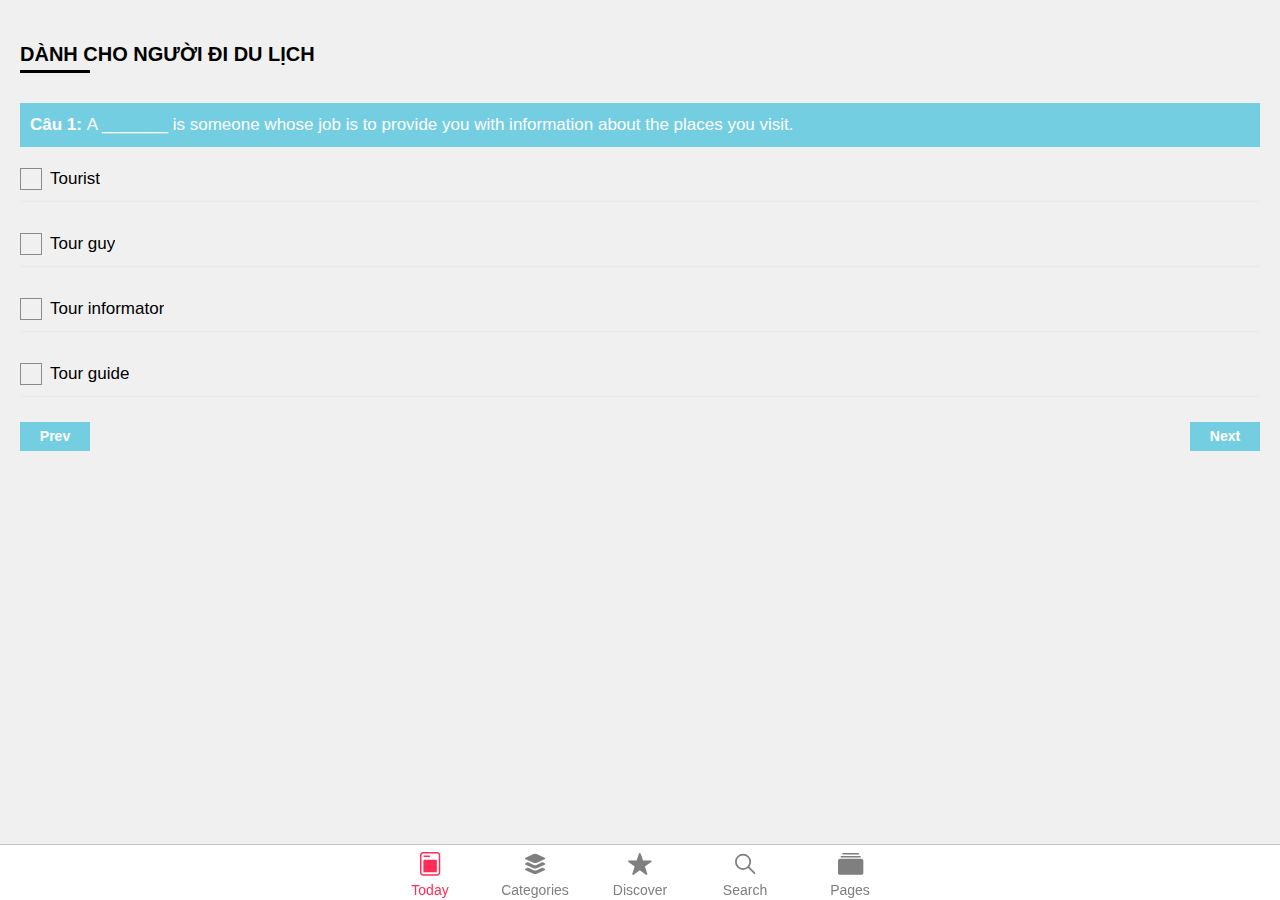
==== index.html @ eed4b131 "Thu 11/22/2018 16:43:04.96" ====
<!DOCTYPE html><html><head><meta charset="utf-8"><meta name="viewport" content="width=device-width,initial-scale=1,maximum-scale=1,minimum-scale=1,user-scalable=no,minimal-ui,viewport-fit=cover"><meta name="apple-mobile-web-app-capable" content="yes"><title>Thi thử Online</title><link rel="stylesheet" href="css/framework7.ios.min.css"><link rel="stylesheet" href="css/ionicons.css"><link rel="stylesheet" href="css/style.css"><link rel="stylesheet" href="css/custom_style.css"></head><body class="color-theme-pink" style="background-color: #f0f0f0"><div id="app"><div class="views tabs"><div id="view-today" class="view view-main tab tab-active"><div data-name="home" class="page no-navbar"><div class="page-content ptr-content infinite-scroll-content" data-infinite-distance="70"><div class="ptr-preloader"><div class="preloader"></div><div class="ptr-arrow"></div></div><div class="block" id="today-content"><div class="title-container"><h2 class="style-title text-uppercase position-relative">Dành cho người đi du lịch</h2></div><form class="list form-store-data margin-tb-0 margin-b-50" id="demo-form"><div class="item-inner-1"><div class="block-question"><strong>Câu 1: </strong>A _______ is someone whose job is to provide you with information about the places you visit.</div><div class="row list-col"><div class="number-col"><label class="item-radio item-content position-relative"><input type="radio" name="radio1"> <i class="icon icon-radio"></i><div class="item-inner"><div class="item-title fs-14">Tourist</div></div></label></div><div class="number-col"><label class="item-radio item-content position-relative"><input type="radio" name="radio1"> <i class="icon icon-radio"></i><div class="item-inner"><div class="item-title fs-14">Tour guy</div></div></label></div><div class="number-col"><label class="item-radio item-content position-relative"><input type="radio" name="radio1"> <i class="icon icon-radio"></i><div class="item-inner"><div class="item-title fs-14">Tour informator</div></div></label></div><div class="number-col"><label class="item-radio item-content position-relative"><input type="radio" name="radio1"> <i class="icon icon-radio"></i><div class="item-inner"><div class="item-title fs-14">Tour guide</div></div></label></div></div></div><div class="row"><div class="col-50"><div><button class="col button button-fill color-pink style-bt">Prev</button></div></div><div class="col-50"><div class="float-right"><button class="col button button-fill color-pink style-bt">Next</button></div></div></div></form></div></div></div></div><div id="view-categories" class="view tab"><div data-name="categories" class="page no-navbar"><div class="page-content"><div class="block"><div class="title-container"><h1>Categories</h1></div><div class="categories-container"><a href="/category/"><div class="category card" style="background-image: url('img/categories/sports.jpg'); box-shadow: 0px 15px 20px -10px rgba(252, 186, 47, 0.5)"><h2>Sports</h2></div></a><a href="/category/"><div class="category card" style="background-image: url('img/categories/travel.jpg'); box-shadow: 0px 15px 20px -10px rgba(128, 213, 250, 0.5)"><h2>Travel</h2></div></a><a href="/category/"><div class="category card" style="background-image: url('img/categories/music.jpg'); box-shadow: 0px 15px 20px -10px rgba(231, 0, 70, 0.5)"><h2>Music</h2></div></a><a href="/category/"><div class="category card" style="background-image: url('img/categories/gaming.jpg'); box-shadow: 0px 15px 20px -10px rgba(37, 57, 155, 0.5)"><h2>Gaming</h2></div></a><a href="/category/"><div class="category card" style="background-image: url('img/categories/photography.jpg'); box-shadow: 0px 15px 20px -10px rgba(37, 227, 154, 0.5)"><h2>Photo</h2></div></a><a href="/category/"><div class="category card" style="background-image: url('img/categories/food.jpg'); box-shadow: 0px 15px 20px -10px rgba(255, 128, 169, 0.5)"><h2>Food</h2></div></a></div><div class="title-container"><span class="title-date">Recent posts</span><div class="title-with-link"><h1>Sports</h1><a href="/category/" class="col button button-small button-round button-fill">See All</a></div></div><div class="two-columns-cards"><a href="/single/"><div class="card"><img class="card-image" src="img/thumb-4.jpg" alt=""><div class="card-infos"><h2 class="card-title">Nadal Wins at Roland Garros</h2></div></div></a><a href="/single/"><div class="card"><img class="card-image" src="img/thumb-8.jpg" alt=""><div class="card-infos"><h2 class="card-title">Moto-Cross: The Champions Made the Show</h2></div></div></a><a href="/single/"><div class="card"><img class="card-image" src="img/thumb-17.jpg" alt=""><div class="card-infos"><h2 class="card-title">Will Conor Return to the UFC Octagon?</h2></div></div></a><a href="/single/"><div class="card"><img class="card-image" src="img/thumb-18.jpg" alt=""><div class="card-infos"><h2 class="card-title">Anna Gasser's Snowboard Win</h2></div></div></a></div><div class="title-container"><span class="title-date">Recent posts</span><div class="title-with-link"><h1>Lifestyle</h1><a href="/category/" class="col button button-small button-round button-fill">See All</a></div></div><div class="two-columns-cards"><a href="/single/"><div class="card"><img class="card-image" src="img/thumb-9.jpg" alt=""><div class="card-infos"><h2 class="card-title">The Best Exotic Destinations</h2></div></div></a><a href="/single/"><div class="card"><img class="card-image" src="img/thumb-6.jpg" alt=""><div class="card-infos"><h2 class="card-title">Top Sunglasses Models for This Summer</h2></div></div></a><a href="/single/"><div class="card"><img class="card-image" src="img/thumb-38.jpg" alt=""><div class="card-infos"><h2 class="card-title">Join the Paris Body Painting Contest</h2></div></div></a><a href="/single/"><div class="card"><img class="card-image" src="img/thumb-39.jpg" alt=""><div class="card-infos"><h2 class="card-title">Nicki Minaj in Featuring with Drake!</h2></div></div></a></div></div></div></div></div><div id="view-discover" class="view tab"><div data-name="discover" class="page no-navbar"><div class="page-content"><div class="discover-gradient"><svg viewBox="0 0 100 100" preserveAspectRatio="none"><polygon fill="white" points="0,100 100,0 100,100"/></svg></div><div class="block"><div class="title-container white"><span class="title-date">This Week</span><div class="title-with-link"><h1>Discover</h1><i class="icon ion-ios-star"></i></div></div></div><div id="discover-swiper" class="swiper-container"><div class="swiper-wrapper"><div class="swiper-slide"><a href="#" data-href="/single/"><div class="card"><img class="card-image" src="img/thumb-36.jpg" alt=""><div class="card-infos"><h2 class="card-title">NASA Chooses Its Next Chief Scientist</h2></div></div></a></div><div class="swiper-slide"><a href="#" data-href="/single/"><div class="card"><img class="card-image" src="img/thumb-19.jpg" alt=""><div class="card-infos"><h2 class="card-title">Jeffrey Campbell's New Shoes Models</h2></div></div></a></div><div class="swiper-slide"><a href="#" data-href="/single/"><div class="card"><img class="card-image" src="img/thumb-41.jpg" alt=""><div class="card-infos"><h2 class="card-title">The Best Models of Sunglasses to Go out This Summer</h2></div></div></a></div><div class="swiper-slide"><a href="#" data-href="/single/"><div class="card"><img class="card-image" src="img/thumb-37.jpg" alt=""><div class="card-infos"><h2 class="card-title">Soprano Announces His New Album</h2></div></div></a></div><div class="swiper-slide"><a href="#" data-href="/single/"><div class="card"><img class="card-image" src="img/thumb-40.jpg" alt=""><div class="card-infos"><h2 class="card-title">Will Conor Return to the UFC Octagon?</h2></div></div></a></div></div></div><div class="block"><div class="title-medium-container title-with-link"><h2>Popular Authors</h2><a href="/author-list/" class="col button button-small button-round button-fill">See All</a></div><ul class="popular-authors"><li><a href="/author/"><div class="author-image"><img src="img/authors/author-3.jpg" alt=""></div><div class="author-infos"><div class="author-name">Jess Roxana</div><div class="author-description">NBA & NFL Journalist</div></div><div class="author-star"><i class="icon ion-ios-star"></i></div></a></li><li><a href="/author/"><div class="author-image"><img src="img/authors/author-2.jpg" alt=""></div><div class="author-infos"><div class="author-name">Zorka Ivka</div><div class="author-description">Graphist and Webdesigner</div></div><div class="author-star"><i class="icon ion-ios-star"></i></div></a></li><li><a href="/author/"><div class="author-image"><img src="img/authors/author-1.jpg" alt=""></div><div class="author-infos"><div class="author-name">Camille Aline</div><div class="author-description">Fashion & Mode Worker</div></div><div class="author-star"><i class="icon ion-ios-star"></i></div></a></li></ul><div class="title-medium-container"><h2>The Fashion Week</h2></div></div><div id="discover-swiper2" class="swiper-container medium-card-slider style-2"><div class="swiper-wrapper"><div class="swiper-slide"><a href="#" data-href="/single/"><div class="card"><img class="card-image" src="img/thumb-20.jpg" alt=""></div><div class="card-infos"><h2 class="card-title">Best Clothes Showed on Fashion Week</h2></div></a></div><div class="swiper-slide"><a href="#" data-href="/single/"><div class="card"><img class="card-image" src="img/thumb-21.jpg" alt=""></div><div class="card-infos"><h2 class="card-title">What Future for Milan Fashion Week?</h2></div></a></div><div class="swiper-slide"><a href="#" data-href="/single/"><div class="card"><img class="card-image" src="img/thumb-22.jpg" alt=""></div><div class="card-infos"><h2 class="card-title">10 Unusual Jewels Spotted at Fashion Week</h2></div></a></div><div class="swiper-slide"><a href="#" data-href="/single/"><div class="card"><img class="card-image" src="img/thumb-23.jpg" alt=""></div><div class="card-infos"><h2 class="card-title">Monica Bellucci Will Be Present This Year</h2></div></a></div><div class="swiper-slide"><a href="#" data-href="/single/"><div class="card"><img class="card-image" src="img/thumb-24.jpg" alt=""></div><div class="card-infos"><h2 class="card-title">Milan Fashion Week: Giorgio Armani Show</h2></div></a></div></div></div><div class="block"><div class="title-medium-container title-with-link"><h2>In Lifestyle</h2><a href="/category/" class="col button button-small button-round button-fill">See All</a></div><ul class="list media-list post-list"><li><a href="/single/"><div class="item-content"><div class="item-media"><img src="img/thumb-25.jpg" alt=""></div><div class="item-inner"><div class="item-subtitle">Fashion</div><div class="item-title">The Best Diet for a Flatter Belly</div><div class="item-subtitle bottom-subtitle"><i class="icon ion-md-time"></i>2 hours ago</div></div></div></a></li><li><a href="/single/"><div class="item-content"><div class="item-media"><img src="img/thumb-26.jpg" alt=""></div><div class="item-inner"><div class="item-subtitle">Science</div><div class="item-title">Here Are the Five Best Fruits of the Summer</div><div class="item-subtitle bottom-subtitle"><i class="icon ion-md-time"></i>3 days ago</div></div></div></a></li><li><a href="/single/"><div class="item-content"><div class="item-media"><img src="img/thumb-27.jpg" alt=""></div><div class="item-inner"><div class="item-subtitle">Beatles</div><div class="item-title">Were Vegetables Better Before?</div><div class="item-subtitle bottom-subtitle"><i class="icon ion-md-time"></i>Last week</div></div></div></a></li></ul><div class="title-medium-container"><h2>Must See</h2></div></div><div id="discover-swiper3" class="swiper-container"><div class="swiper-wrapper"><div class="swiper-slide"><a href="#" data-href="/single/"><div class="card medium"><img class="card-image" src="img/thumb-28.jpg" alt=""><div class="card-infos"><div class="card-date"><i class="icon ion-md-time"></i>2 days ago</div><h2 class="card-title">Edmond at the Royal Palace Theatre</h2></div></div></a></div><div class="swiper-slide"><a href="#" data-href="/single/"><div class="card medium"><img class="card-image" src="img/thumb-42.jpg" alt=""><div class="card-infos"><div class="card-date"><i class="icon ion-md-time"></i>4 days ago</div><h2 class="card-title">Booba on Fire in His New Gotham Clip</h2></div></div></a></div><div class="swiper-slide"><a href="#" data-href="/single/"><div class="card medium"><img class="card-image" src="img/thumb-29.jpg" alt=""><div class="card-infos"><div class="card-date"><i class="icon ion-md-time"></i>3 weeks ago</div><h2 class="card-title">15 Cheap Outing Ideas in London</h2></div></div></a></div><div class="swiper-slide"><a href="#" data-href="/single/"><div class="card medium"><img class="card-image" src="img/thumb-30.jpg" alt=""><div class="card-infos"><div class="card-date"><i class="icon ion-md-time"></i>1 month ago</div><h2 class="card-title">Ariana Grande Announces a New Fragrance</h2></div></div></a></div></div></div><div class="block"><div class="title-medium-container"><h2>Popular Last Week</h2></div><ul class="list media-list post-list"><li><a href="/single/"><div class="item-content"><div class="item-media"><img src="img/thumb-31.jpg" alt=""></div><div class="item-inner"><div class="item-subtitle">Fashion</div><div class="item-title">The Crocodile, Man's Best Friend?</div><div class="item-subtitle bottom-subtitle"><i class="icon ion-md-time"></i>4 hours ago</div></div></div></a></li><li><a href="/single/"><div class="item-content"><div class="item-media"><img src="img/thumb-32.jpg" alt=""></div><div class="item-inner"><div class="item-subtitle">Science</div><div class="item-title">7 Accessories to Pack This Summer</div><div class="item-subtitle bottom-subtitle"><i class="icon ion-md-time"></i>6 days ago</div></div></div></a></li><li><a href="/single/"><div class="item-content"><div class="item-media"><img src="img/thumb-33.jpg" alt=""></div><div class="item-inner"><div class="item-subtitle">Beatles</div><div class="item-title">Mylene Farmer Will Unveil Her New Single on Friday</div><div class="item-subtitle bottom-subtitle"><i class="icon ion-md-time"></i>Last week</div></div></div></a></li><li><a href="/single/"><div class="item-content"><div class="item-media"><img src="img/thumb-34.jpg" alt=""></div><div class="item-inner"><div class="item-subtitle">Fashion</div><div class="item-title">Holidays Abroad: Leave Reassured!</div><div class="item-subtitle bottom-subtitle"><i class="icon ion-md-time"></i>Last month</div></div></div></a></li></ul></div></div></div></div><div id="view-search" class="view tab"><div data-name="search" class="page no-navbar"><div class="page-content page-search"><div class="searchbar-backdrop"></div><div class="block searchbar-container"><div class="title-container"><h1>Search</h1></div><form class="searchbar"><div class="searchbar-inner"><div class="searchbar-input-wrap"><input type="search" placeholder="Search"> <i class="searchbar-icon"></i> <span class="input-clear-button"></span></div><span class="searchbar-disable-button">Cancel</span></div></form></div><div class="block search-container"><div class="searchbar-hide-on-search"><h2>Popular Categories</h2><ul class="popular-tags"><li><a href="#" class="link"><span>Politics</span> <i class="icon ion-ios-arrow-forward"></i></a></li><li><a href="#" class="link"><span>Sports</span> <i class="icon ion-ios-arrow-forward"></i></a></li><li><a href="#" class="link"><span>Fashion</span> <i class="icon ion-ios-arrow-forward"></i></a></li><li><a href="#" class="link"><span>Animals</span> <i class="icon ion-ios-arrow-forward"></i></a></li><li><a href="#" class="link"><span>Travel</span> <i class="icon ion-ios-arrow-forward"></i></a></li><li><a href="#" class="link"><span>Movies</span> <i class="icon ion-ios-arrow-forward"></i></a></li></ul><h2>Popular Tags</h2><div class="list no-hairlines trending-search"><ul><li class="item-content"><div class="item-inner"><div class="item-title"><a href="#" class="link">Ronaldo</a></div></div></li><li class="item-content"><div class="item-inner"><div class="item-title"><a href="#" class="link">Lil Wayne</a></div></div></li><li class="item-content"><div class="item-inner"><div class="item-title"><a href="#" class="link">Football</a></div></div></li><li class="item-content"><div class="item-inner"><div class="item-title"><a href="#" class="link">Lebron James</a></div></div></li><li class="item-content"><div class="item-inner"><div class="item-title"><a href="#" class="link">NBA</a></div></div></li><li class="item-content"><div class="item-inner"><div class="item-title"><a href="#" class="link">US Elections</a></div></div></li></ul></div></div><div class="preloader search-preloader"></div><div class="search-results"><ul class="list media-list post-list"><li><a href="/single/"><div class="item-content"><div class="item-media"><img src="img/thumb-11.jpg" alt=""></div><div class="item-inner"><div class="item-subtitle">Fashion</div><div class="item-title">The 6th Edition of the Body Painting Contest</div><div class="item-subtitle bottom-subtitle"><img src="img/authors/author-7.jpg" alt="">Elena Anka</div></div></div></a></li><li><a href="/single/"><div class="item-content"><div class="item-media"><img src="img/thumb-12.jpg" alt=""></div><div class="item-inner"><div class="item-subtitle">Photography</div><div class="item-title">20 Photography Tips for Taking Pictures</div><div class="item-subtitle bottom-subtitle"><img src="img/authors/author-3.jpg" alt="">Jess Roxana</div></div></div></a></li><li><a href="/single/"><div class="item-content"><div class="item-media"><img src="img/thumb-13.jpg" alt=""></div><div class="item-inner"><div class="item-subtitle">Beatles</div><div class="item-title">Tottenham: NFL Turf Is in Place!</div><div class="item-subtitle bottom-subtitle"><img src="img/authors/author-1.jpg" alt="">Camille Aline</div></div></div></a></li><li><a href="/single/"><div class="item-content"><div class="item-media"><img src="img/thumb-31.jpg" alt=""></div><div class="item-inner"><div class="item-subtitle">Fashion</div><div class="item-title">The Crocodile, Man's Best Friend?</div><div class="item-subtitle bottom-subtitle"><img src="img/authors/author-7.jpg" alt="">Elena Anka</div></div></div></a></li><li><a href="/single/"><div class="item-content"><div class="item-media"><img src="img/thumb-32.jpg" alt=""></div><div class="item-inner"><div class="item-subtitle">Science</div><div class="item-title">7 Accessories to Pack This Summer</div><div class="item-subtitle bottom-subtitle"><img src="img/authors/author-3.jpg" alt="">Jess Roxana</div></div></div></a></li></ul></div></div></div></div></div><div id="view-pages" class="view tab"><div data-name="pages" class="page"><div class="navbar"><div class="navbar-inner sliding"><div class="title">Components</div></div></div><div class="page-content"><div class="block"><h2>Dark Mode</h2></div><div class="list pages-list"><ul><li><div class="item-link item-content item-button"><div class="item-media bg-color-black"><i class="icon ion-ios-moon text-color-orange"></i></div><div class="item-inner"><div class="item-title">Enable Dark Mode</div><label class="toggle toggle-init color-green toggle-theme"><input type="checkbox"> <span class="toggle-icon"></span></label></div></div></li></ul></div><div class="block"><h2>Color Themes</h2></div><div class="list pages-list"><ul><li><div class="item-content item-themes"><label class="radio color-white"><input type="radio" name="radio-color-theme" id="color-theme-red"> <i class="icon-radio bg-color-red"></i></label><label class="radio color-white"><input type="radio" name="radio-color-theme" id="color-theme-green"> <i class="icon-radio bg-color-green"></i></label><label class="radio color-white"><input type="radio" name="radio-color-theme" id="color-theme-blue"> <i class="icon-radio bg-color-blue"></i></label><label class="radio color-white"><input type="radio" name="radio-color-theme" id="color-theme-pink" checked> <i class="icon-radio bg-color-pink"></i></label><label class="radio color-white"><input type="radio" name="radio-color-theme" id="color-theme-yellow"> <i class="icon-radio bg-color-yellow"></i></label><label class="radio color-white"><input type="radio" name="radio-color-theme" id="color-theme-orange"> <i class="icon-radio bg-color-orange"></i></label><label class="radio color-white"><input type="radio" name="radio-color-theme" id="color-theme-gray"> <i class="icon-radio bg-color-gray"></i></label><label class="radio color-black"><input type="radio" name="radio-color-theme" id="color-theme-white"> <i class="icon-radio bg-color-white"></i></label><label class="radio color-white"><input type="radio" name="radio-color-theme" id="color-theme-black"> <i class="icon-radio bg-color-black"></i></label></div></li></ul></div><div class="block"><h2>Big Cards</h2></div><div class="list pages-list"><ul><li><a href="/cards/" class="item-link item-content"><div class="item-media"><i class="icon ion-md-image"></i></div><div class="item-inner"><div class="item-title">Cards</div></div></a></li><li><a href="/cards-author-comments/" class="item-link item-content"><div class="item-media"><i class="icon ion-md-image"></i></div><div class="item-inner"><div class="item-title">Cards (author + comments)</div></div></a></li><li><a href="/cards-category/" class="item-link item-content"><div class="item-media"><i class="icon ion-md-image"></i></div><div class="item-inner"><div class="item-title">Cards (with category)</div></div></a></li><li><a href="/cards-chip/" class="item-link item-content"><div class="item-media"><i class="icon ion-md-image"></i></div><div class="item-inner"><div class="item-title">Cards (with chip)</div></div></a></li><li><a href="/cards-medium/" class="item-link item-content"><div class="item-media"><i class="icon ion-md-image"></i></div><div class="item-inner"><div class="item-title">Cards (medium size)</div></div></a></li><li><a href="/cards-footer/" class="item-link item-content"><div class="item-media bg-color-yellow"><i class="icon ion-ios-image"></i></div><div class="item-inner"><div class="item-title">Cards (footer version)</div></div></a></li><li><a href="/cards-columns/" class="item-link item-content"><div class="item-media bg-color-orange"><i class="icon ion-md-images"></i></div><div class="item-inner"><div class="item-title">Cards (2 columns)</div></div></a></li></ul></div><div class="block"><h2>Lists</h2></div><div class="list pages-list"><ul><li><a href="/list-category/" class="item-link item-content"><div class="item-media bg-color-green"><i class="icon ion-ios-list-box"></i></div><div class="item-inner"><div class="item-title">List (with category)</div></div></a></li><li><a href="/list-category-author/" class="item-link item-content"><div class="item-media bg-color-green"><i class="icon ion-ios-list-box"></i></div><div class="item-inner"><div class="item-title">List (category + author)</div></div></a></li><li><a href="/list-category-date/" class="item-link item-content"><div class="item-media bg-color-green"><i class="icon ion-ios-list-box"></i></div><div class="item-inner"><div class="item-title">List (category + date)</div></div></a></li></ul></div><div class="block"><h2>Sliders</h2></div><div class="list pages-list"><ul><li><a href="/slider-1/" class="item-link item-content"><div class="item-media bg-color-blue"><i class="icon ion-ios-photos"></i></div><div class="item-inner"><div class="item-title">Slider 1</div></div></a></li><li><a href="/slider-2/" class="item-link item-content"><div class="item-media bg-color-blue"><i class="icon ion-ios-photos"></i></div><div class="item-inner"><div class="item-title">Slider 2</div></div></a></li><li><a href="/slider-3/" class="item-link item-content"><div class="item-media bg-color-blue"><i class="icon ion-ios-photos"></i></div><div class="item-inner"><div class="item-title">Slider 3</div></div></a></li><li><a href="/slider-4/" class="item-link item-content"><div class="item-media bg-color-blue"><i class="icon ion-ios-photos"></i></div><div class="item-inner"><div class="item-title">Slider 4</div></div></a></li></ul></div><div class="block"><h2>Single Post</h2></div><div class="list pages-list"><ul><li><a href="/single/" class="item-link item-content"><div class="item-media"><i class="icon ion-ios-paper"></i></div><div class="item-inner"><div class="item-title">Single (header 1)</div></div></a></li><li><a href="/single-2/" class="item-link item-content"><div class="item-media"><i class="icon ion-ios-paper"></i></div><div class="item-inner"><div class="item-title">Single (header 2)</div></div></a></li><li><a href="/single-elements/" class="item-link item-content"><div class="item-media"><i class="icon ion-ios-paper"></i></div><div class="item-inner"><div class="item-title">Single Elements</div></div></a></li></ul></div><div class="block"><h2>Categories</h2></div><div class="list pages-list"><ul><li><a href="/categories-cards/" class="item-link item-content"><div class="item-media bg-color-orange"><i class="icon ion-ios-apps"></i></div><div class="item-inner"><div class="item-title">Categories (cards)</div></div></a></li><li><a href="/categories-columns/" class="item-link item-content"><div class="item-media bg-color-orange"><i class="icon ion-ios-apps"></i></div><div class="item-inner"><div class="item-title">Categories (columns)</div></div></a></li><li><a href="/category/" class="item-link item-content"><div class="item-media bg-color-orange"><i class="icon ion-ios-apps"></i></div><div class="item-inner"><div class="item-title">Category Posts</div></div></a></li></ul></div><div class="block"><h2>Author</h2></div><div class="list pages-list"><ul><li><a href="/author-list/" class="item-link item-content"><div class="item-media bg-color-yellow"><i class="icon ion-ios-list"></i></div><div class="item-inner"><div class="item-title">Author List</div></div></a></li><li><a href="/author/" class="item-link item-content"><div class="item-media bg-color-yellow"><i class="icon ion-ios-person"></i></div><div class="item-inner"><div class="item-title">Author Profile</div></div></a></li></ul></div><div class="block"><h2>Contact</h2></div><div class="list pages-list"><ul><li><a href="/contact/" class="item-link item-content"><div class="item-media"><i class="icon ion-ios-mail"></i></div><div class="item-inner"><div class="item-title">Contact Page</div></div></a></li></ul></div><div class="block"><h2>Features</h2></div><div class="list pages-list"><ul><li><a href="/pull-to-refresh/" class="item-link item-content"><div class="item-media"><i class="icon ion-ios-arrow-round-down"></i></div><div class="item-inner"><div class="item-title">Pull to Refresh</div></div></a></li><li><a href="/infinite-scroll/" class="item-link item-content"><div class="item-media"><i class="icon ion-ios-infinite"></i></div><div class="item-inner"><div class="item-title">Infinite Scroll</div></div></a></li><li><a href="/promo-banner/" class="item-link item-content"><div class="item-media bg-color-blue"><i class="icon ion-ios-star"></i></div><div class="item-inner"><div class="item-title">Promo Banner</div></div></a></li><li><div class="item-link item-content item-button"><div class="item-media bg-color-orange"><i class="icon ion-ios-share-alt"></i></div><div class="item-inner"><div class="item-title">Share Dialog</div><a href="#" class="col button button-small button-round button-fill share-actions">Try It</a></div></div></li><li><div class="item-link item-content item-button"><div class="item-media bg-color-green"><i class="icon ion-ios-notifications"></i></div><div class="item-inner"><div class="item-title">Notification</div><a href="#" class="col button button-small button-round button-fill open-notification">Try It</a></div></div></li></ul></div></div></div></div><div class="toolbar tabbar tabbar-labels"><div class="toolbar-inner"><a href="#view-today" class="tab-link tab-link-active"><i class="icon ion-ios-today"></i> <span class="tabbar-label">Today</span> </a><a href="#view-categories" class="tab-link"><i class="icon ion-ios-apps"></i> <span class="tabbar-label">Categories</span> </a><a href="#view-discover" class="tab-link"><i class="icon ion-ios-star"></i> <span class="tabbar-label">Discover</span> </a><a href="#view-search" class="tab-link"><i class="icon ion-ios-search"></i> <span class="tabbar-label">Search</span> </a><a href="#view-pages" class="tab-link"><i class="icon ion-ios-albums"></i> <span class="tabbar-label">Pages</span></a></div></div></div></div><script src="js/framework7.min.js"></script><script src="js/app.js"></script></body></html>
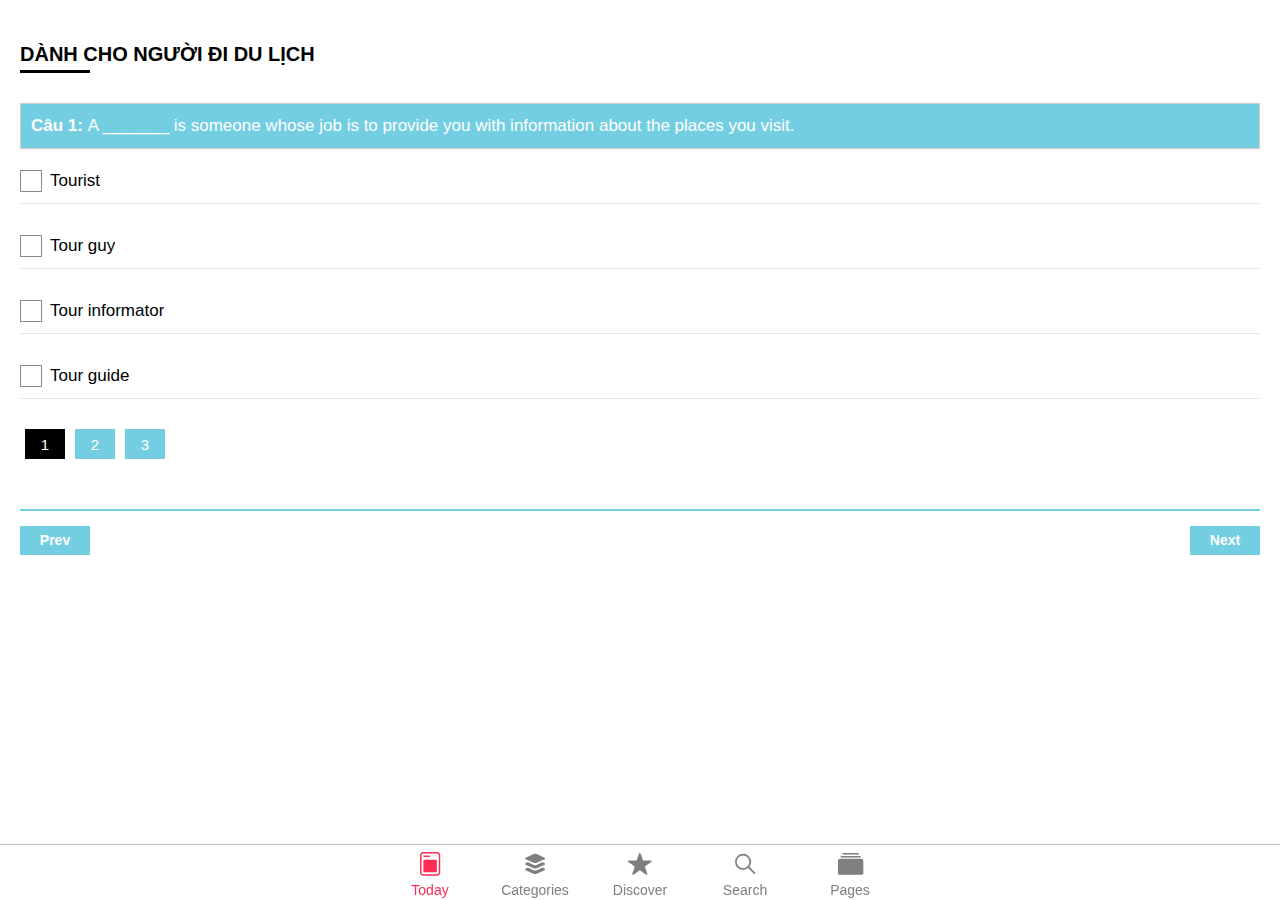
==== commit 016ac78b: "Thu 11/22/2018 17:44:32.02" ====
--- a/index.html
+++ b/index.html
@@ -1 +1 @@
-<!DOCTYPE html><html><head><meta charset="utf-8"><meta name="viewport" content="width=device-width,initial-scale=1,maximum-scale=1,minimum-scale=1,user-scalable=no,minimal-ui,viewport-fit=cover"><meta name="apple-mobile-web-app-capable" content="yes"><title>Thi thử Online</title><link rel="stylesheet" href="css/framework7.ios.min.css"><link rel="stylesheet" href="css/ionicons.css"><link rel="stylesheet" href="css/style.css"><link rel="stylesheet" href="css/custom_style.css"></head><body class="color-theme-pink" style="background-color: #f0f0f0"><div id="app"><div class="views tabs"><div id="view-today" class="view view-main tab tab-active"><div data-name="home" class="page no-navbar"><div class="page-content ptr-content infinite-scroll-content" data-infinite-distance="70"><div class="ptr-preloader"><div class="preloader"></div><div class="ptr-arrow"></div></div><div class="block" id="today-content"><div class="title-container"><h2 class="style-title text-uppercase position-relative">Dành cho người đi du lịch</h2></div><form class="list form-store-data margin-tb-0 margin-b-50" id="demo-form"><div class="item-inner-1"><div class="block-question"><strong>Câu 1: </strong>A _______ is someone whose job is to provide you with information about the places you visit.</div><div class="row list-col"><div class="number-col"><label class="item-radio item-content position-relative"><input type="radio" name="radio1"> <i class="icon icon-radio"></i><div class="item-inner"><div class="item-title fs-14">Tourist</div></div></label></div><div class="number-col"><label class="item-radio item-content position-relative"><input type="radio" name="radio1"> <i class="icon icon-radio"></i><div class="item-inner"><div class="item-title fs-14">Tour guy</div></div></label></div><div class="number-col"><label class="item-radio item-content position-relative"><input type="radio" name="radio1"> <i class="icon icon-radio"></i><div class="item-inner"><div class="item-title fs-14">Tour informator</div></div></label></div><div class="number-col"><label class="item-radio item-content position-relative"><input type="radio" name="radio1"> <i class="icon icon-radio"></i><div class="item-inner"><div class="item-title fs-14">Tour guide</div></div></label></div></div></div><div class="row"><div class="col-50"><div><button class="col button button-fill color-pink style-bt">Prev</button></div></div><div class="col-50"><div class="float-right"><button class="col button button-fill color-pink style-bt">Next</button></div></div></div></form></div></div></div></div><div id="view-categories" class="view tab"><div data-name="categories" class="page no-navbar"><div class="page-content"><div class="block"><div class="title-container"><h1>Categories</h1></div><div class="categories-container"><a href="/category/"><div class="category card" style="background-image: url('img/categories/sports.jpg'); box-shadow: 0px 15px 20px -10px rgba(252, 186, 47, 0.5)"><h2>Sports</h2></div></a><a href="/category/"><div class="category card" style="background-image: url('img/categories/travel.jpg'); box-shadow: 0px 15px 20px -10px rgba(128, 213, 250, 0.5)"><h2>Travel</h2></div></a><a href="/category/"><div class="category card" style="background-image: url('img/categories/music.jpg'); box-shadow: 0px 15px 20px -10px rgba(231, 0, 70, 0.5)"><h2>Music</h2></div></a><a href="/category/"><div class="category card" style="background-image: url('img/categories/gaming.jpg'); box-shadow: 0px 15px 20px -10px rgba(37, 57, 155, 0.5)"><h2>Gaming</h2></div></a><a href="/category/"><div class="category card" style="background-image: url('img/categories/photography.jpg'); box-shadow: 0px 15px 20px -10px rgba(37, 227, 154, 0.5)"><h2>Photo</h2></div></a><a href="/category/"><div class="category card" style="background-image: url('img/categories/food.jpg'); box-shadow: 0px 15px 20px -10px rgba(255, 128, 169, 0.5)"><h2>Food</h2></div></a></div><div class="title-container"><span class="title-date">Recent posts</span><div class="title-with-link"><h1>Sports</h1><a href="/category/" class="col button button-small button-round button-fill">See All</a></div></div><div class="two-columns-cards"><a href="/single/"><div class="card"><img class="card-image" src="img/thumb-4.jpg" alt=""><div class="card-infos"><h2 class="card-title">Nadal Wins at Roland Garros</h2></div></div></a><a href="/single/"><div class="card"><img class="card-image" src="img/thumb-8.jpg" alt=""><div class="card-infos"><h2 class="card-title">Moto-Cross: The Champions Made the Show</h2></div></div></a><a href="/single/"><div class="card"><img class="card-image" src="img/thumb-17.jpg" alt=""><div class="card-infos"><h2 class="card-title">Will Conor Return to the UFC Octagon?</h2></div></div></a><a href="/single/"><div class="card"><img class="card-image" src="img/thumb-18.jpg" alt=""><div class="card-infos"><h2 class="card-title">Anna Gasser's Snowboard Win</h2></div></div></a></div><div class="title-container"><span class="title-date">Recent posts</span><div class="title-with-link"><h1>Lifestyle</h1><a href="/category/" class="col button button-small button-round button-fill">See All</a></div></div><div class="two-columns-cards"><a href="/single/"><div class="card"><img class="card-image" src="img/thumb-9.jpg" alt=""><div class="card-infos"><h2 class="card-title">The Best Exotic Destinations</h2></div></div></a><a href="/single/"><div class="card"><img class="card-image" src="img/thumb-6.jpg" alt=""><div class="card-infos"><h2 class="card-title">Top Sunglasses Models for This Summer</h2></div></div></a><a href="/single/"><div class="card"><img class="card-image" src="img/thumb-38.jpg" alt=""><div class="card-infos"><h2 class="card-title">Join the Paris Body Painting Contest</h2></div></div></a><a href="/single/"><div class="card"><img class="card-image" src="img/thumb-39.jpg" alt=""><div class="card-infos"><h2 class="card-title">Nicki Minaj in Featuring with Drake!</h2></div></div></a></div></div></div></div></div><div id="view-discover" class="view tab"><div data-name="discover" class="page no-navbar"><div class="page-content"><div class="discover-gradient"><svg viewBox="0 0 100 100" preserveAspectRatio="none"><polygon fill="white" points="0,100 100,0 100,100"/></svg></div><div class="block"><div class="title-container white"><span class="title-date">This Week</span><div class="title-with-link"><h1>Discover</h1><i class="icon ion-ios-star"></i></div></div></div><div id="discover-swiper" class="swiper-container"><div class="swiper-wrapper"><div class="swiper-slide"><a href="#" data-href="/single/"><div class="card"><img class="card-image" src="img/thumb-36.jpg" alt=""><div class="card-infos"><h2 class="card-title">NASA Chooses Its Next Chief Scientist</h2></div></div></a></div><div class="swiper-slide"><a href="#" data-href="/single/"><div class="card"><img class="card-image" src="img/thumb-19.jpg" alt=""><div class="card-infos"><h2 class="card-title">Jeffrey Campbell's New Shoes Models</h2></div></div></a></div><div class="swiper-slide"><a href="#" data-href="/single/"><div class="card"><img class="card-image" src="img/thumb-41.jpg" alt=""><div class="card-infos"><h2 class="card-title">The Best Models of Sunglasses to Go out This Summer</h2></div></div></a></div><div class="swiper-slide"><a href="#" data-href="/single/"><div class="card"><img class="card-image" src="img/thumb-37.jpg" alt=""><div class="card-infos"><h2 class="card-title">Soprano Announces His New Album</h2></div></div></a></div><div class="swiper-slide"><a href="#" data-href="/single/"><div class="card"><img class="card-image" src="img/thumb-40.jpg" alt=""><div class="card-infos"><h2 class="card-title">Will Conor Return to the UFC Octagon?</h2></div></div></a></div></div></div><div class="block"><div class="title-medium-container title-with-link"><h2>Popular Authors</h2><a href="/author-list/" class="col button button-small button-round button-fill">See All</a></div><ul class="popular-authors"><li><a href="/author/"><div class="author-image"><img src="img/authors/author-3.jpg" alt=""></div><div class="author-infos"><div class="author-name">Jess Roxana</div><div class="author-description">NBA & NFL Journalist</div></div><div class="author-star"><i class="icon ion-ios-star"></i></div></a></li><li><a href="/author/"><div class="author-image"><img src="img/authors/author-2.jpg" alt=""></div><div class="author-infos"><div class="author-name">Zorka Ivka</div><div class="author-description">Graphist and Webdesigner</div></div><div class="author-star"><i class="icon ion-ios-star"></i></div></a></li><li><a href="/author/"><div class="author-image"><img src="img/authors/author-1.jpg" alt=""></div><div class="author-infos"><div class="author-name">Camille Aline</div><div class="author-description">Fashion & Mode Worker</div></div><div class="author-star"><i class="icon ion-ios-star"></i></div></a></li></ul><div class="title-medium-container"><h2>The Fashion Week</h2></div></div><div id="discover-swiper2" class="swiper-container medium-card-slider style-2"><div class="swiper-wrapper"><div class="swiper-slide"><a href="#" data-href="/single/"><div class="card"><img class="card-image" src="img/thumb-20.jpg" alt=""></div><div class="card-infos"><h2 class="card-title">Best Clothes Showed on Fashion Week</h2></div></a></div><div class="swiper-slide"><a href="#" data-href="/single/"><div class="card"><img class="card-image" src="img/thumb-21.jpg" alt=""></div><div class="card-infos"><h2 class="card-title">What Future for Milan Fashion Week?</h2></div></a></div><div class="swiper-slide"><a href="#" data-href="/single/"><div class="card"><img class="card-image" src="img/thumb-22.jpg" alt=""></div><div class="card-infos"><h2 class="card-title">10 Unusual Jewels Spotted at Fashion Week</h2></div></a></div><div class="swiper-slide"><a href="#" data-href="/single/"><div class="card"><img class="card-image" src="img/thumb-23.jpg" alt=""></div><div class="card-infos"><h2 class="card-title">Monica Bellucci Will Be Present This Year</h2></div></a></div><div class="swiper-slide"><a href="#" data-href="/single/"><div class="card"><img class="card-image" src="img/thumb-24.jpg" alt=""></div><div class="card-infos"><h2 class="card-title">Milan Fashion Week: Giorgio Armani Show</h2></div></a></div></div></div><div class="block"><div class="title-medium-container title-with-link"><h2>In Lifestyle</h2><a href="/category/" class="col button button-small button-round button-fill">See All</a></div><ul class="list media-list post-list"><li><a href="/single/"><div class="item-content"><div class="item-media"><img src="img/thumb-25.jpg" alt=""></div><div class="item-inner"><div class="item-subtitle">Fashion</div><div class="item-title">The Best Diet for a Flatter Belly</div><div class="item-subtitle bottom-subtitle"><i class="icon ion-md-time"></i>2 hours ago</div></div></div></a></li><li><a href="/single/"><div class="item-content"><div class="item-media"><img src="img/thumb-26.jpg" alt=""></div><div class="item-inner"><div class="item-subtitle">Science</div><div class="item-title">Here Are the Five Best Fruits of the Summer</div><div class="item-subtitle bottom-subtitle"><i class="icon ion-md-time"></i>3 days ago</div></div></div></a></li><li><a href="/single/"><div class="item-content"><div class="item-media"><img src="img/thumb-27.jpg" alt=""></div><div class="item-inner"><div class="item-subtitle">Beatles</div><div class="item-title">Were Vegetables Better Before?</div><div class="item-subtitle bottom-subtitle"><i class="icon ion-md-time"></i>Last week</div></div></div></a></li></ul><div class="title-medium-container"><h2>Must See</h2></div></div><div id="discover-swiper3" class="swiper-container"><div class="swiper-wrapper"><div class="swiper-slide"><a href="#" data-href="/single/"><div class="card medium"><img class="card-image" src="img/thumb-28.jpg" alt=""><div class="card-infos"><div class="card-date"><i class="icon ion-md-time"></i>2 days ago</div><h2 class="card-title">Edmond at the Royal Palace Theatre</h2></div></div></a></div><div class="swiper-slide"><a href="#" data-href="/single/"><div class="card medium"><img class="card-image" src="img/thumb-42.jpg" alt=""><div class="card-infos"><div class="card-date"><i class="icon ion-md-time"></i>4 days ago</div><h2 class="card-title">Booba on Fire in His New Gotham Clip</h2></div></div></a></div><div class="swiper-slide"><a href="#" data-href="/single/"><div class="card medium"><img class="card-image" src="img/thumb-29.jpg" alt=""><div class="card-infos"><div class="card-date"><i class="icon ion-md-time"></i>3 weeks ago</div><h2 class="card-title">15 Cheap Outing Ideas in London</h2></div></div></a></div><div class="swiper-slide"><a href="#" data-href="/single/"><div class="card medium"><img class="card-image" src="img/thumb-30.jpg" alt=""><div class="card-infos"><div class="card-date"><i class="icon ion-md-time"></i>1 month ago</div><h2 class="card-title">Ariana Grande Announces a New Fragrance</h2></div></div></a></div></div></div><div class="block"><div class="title-medium-container"><h2>Popular Last Week</h2></div><ul class="list media-list post-list"><li><a href="/single/"><div class="item-content"><div class="item-media"><img src="img/thumb-31.jpg" alt=""></div><div class="item-inner"><div class="item-subtitle">Fashion</div><div class="item-title">The Crocodile, Man's Best Friend?</div><div class="item-subtitle bottom-subtitle"><i class="icon ion-md-time"></i>4 hours ago</div></div></div></a></li><li><a href="/single/"><div class="item-content"><div class="item-media"><img src="img/thumb-32.jpg" alt=""></div><div class="item-inner"><div class="item-subtitle">Science</div><div class="item-title">7 Accessories to Pack This Summer</div><div class="item-subtitle bottom-subtitle"><i class="icon ion-md-time"></i>6 days ago</div></div></div></a></li><li><a href="/single/"><div class="item-content"><div class="item-media"><img src="img/thumb-33.jpg" alt=""></div><div class="item-inner"><div class="item-subtitle">Beatles</div><div class="item-title">Mylene Farmer Will Unveil Her New Single on Friday</div><div class="item-subtitle bottom-subtitle"><i class="icon ion-md-time"></i>Last week</div></div></div></a></li><li><a href="/single/"><div class="item-content"><div class="item-media"><img src="img/thumb-34.jpg" alt=""></div><div class="item-inner"><div class="item-subtitle">Fashion</div><div class="item-title">Holidays Abroad: Leave Reassured!</div><div class="item-subtitle bottom-subtitle"><i class="icon ion-md-time"></i>Last month</div></div></div></a></li></ul></div></div></div></div><div id="view-search" class="view tab"><div data-name="search" class="page no-navbar"><div class="page-content page-search"><div class="searchbar-backdrop"></div><div class="block searchbar-container"><div class="title-container"><h1>Search</h1></div><form class="searchbar"><div class="searchbar-inner"><div class="searchbar-input-wrap"><input type="search" placeholder="Search"> <i class="searchbar-icon"></i> <span class="input-clear-button"></span></div><span class="searchbar-disable-button">Cancel</span></div></form></div><div class="block search-container"><div class="searchbar-hide-on-search"><h2>Popular Categories</h2><ul class="popular-tags"><li><a href="#" class="link"><span>Politics</span> <i class="icon ion-ios-arrow-forward"></i></a></li><li><a href="#" class="link"><span>Sports</span> <i class="icon ion-ios-arrow-forward"></i></a></li><li><a href="#" class="link"><span>Fashion</span> <i class="icon ion-ios-arrow-forward"></i></a></li><li><a href="#" class="link"><span>Animals</span> <i class="icon ion-ios-arrow-forward"></i></a></li><li><a href="#" class="link"><span>Travel</span> <i class="icon ion-ios-arrow-forward"></i></a></li><li><a href="#" class="link"><span>Movies</span> <i class="icon ion-ios-arrow-forward"></i></a></li></ul><h2>Popular Tags</h2><div class="list no-hairlines trending-search"><ul><li class="item-content"><div class="item-inner"><div class="item-title"><a href="#" class="link">Ronaldo</a></div></div></li><li class="item-content"><div class="item-inner"><div class="item-title"><a href="#" class="link">Lil Wayne</a></div></div></li><li class="item-content"><div class="item-inner"><div class="item-title"><a href="#" class="link">Football</a></div></div></li><li class="item-content"><div class="item-inner"><div class="item-title"><a href="#" class="link">Lebron James</a></div></div></li><li class="item-content"><div class="item-inner"><div class="item-title"><a href="#" class="link">NBA</a></div></div></li><li class="item-content"><div class="item-inner"><div class="item-title"><a href="#" class="link">US Elections</a></div></div></li></ul></div></div><div class="preloader search-preloader"></div><div class="search-results"><ul class="list media-list post-list"><li><a href="/single/"><div class="item-content"><div class="item-media"><img src="img/thumb-11.jpg" alt=""></div><div class="item-inner"><div class="item-subtitle">Fashion</div><div class="item-title">The 6th Edition of the Body Painting Contest</div><div class="item-subtitle bottom-subtitle"><img src="img/authors/author-7.jpg" alt="">Elena Anka</div></div></div></a></li><li><a href="/single/"><div class="item-content"><div class="item-media"><img src="img/thumb-12.jpg" alt=""></div><div class="item-inner"><div class="item-subtitle">Photography</div><div class="item-title">20 Photography Tips for Taking Pictures</div><div class="item-subtitle bottom-subtitle"><img src="img/authors/author-3.jpg" alt="">Jess Roxana</div></div></div></a></li><li><a href="/single/"><div class="item-content"><div class="item-media"><img src="img/thumb-13.jpg" alt=""></div><div class="item-inner"><div class="item-subtitle">Beatles</div><div class="item-title">Tottenham: NFL Turf Is in Place!</div><div class="item-subtitle bottom-subtitle"><img src="img/authors/author-1.jpg" alt="">Camille Aline</div></div></div></a></li><li><a href="/single/"><div class="item-content"><div class="item-media"><img src="img/thumb-31.jpg" alt=""></div><div class="item-inner"><div class="item-subtitle">Fashion</div><div class="item-title">The Crocodile, Man's Best Friend?</div><div class="item-subtitle bottom-subtitle"><img src="img/authors/author-7.jpg" alt="">Elena Anka</div></div></div></a></li><li><a href="/single/"><div class="item-content"><div class="item-media"><img src="img/thumb-32.jpg" alt=""></div><div class="item-inner"><div class="item-subtitle">Science</div><div class="item-title">7 Accessories to Pack This Summer</div><div class="item-subtitle bottom-subtitle"><img src="img/authors/author-3.jpg" alt="">Jess Roxana</div></div></div></a></li></ul></div></div></div></div></div><div id="view-pages" class="view tab"><div data-name="pages" class="page"><div class="navbar"><div class="navbar-inner sliding"><div class="title">Components</div></div></div><div class="page-content"><div class="block"><h2>Dark Mode</h2></div><div class="list pages-list"><ul><li><div class="item-link item-content item-button"><div class="item-media bg-color-black"><i class="icon ion-ios-moon text-color-orange"></i></div><div class="item-inner"><div class="item-title">Enable Dark Mode</div><label class="toggle toggle-init color-green toggle-theme"><input type="checkbox"> <span class="toggle-icon"></span></label></div></div></li></ul></div><div class="block"><h2>Color Themes</h2></div><div class="list pages-list"><ul><li><div class="item-content item-themes"><label class="radio color-white"><input type="radio" name="radio-color-theme" id="color-theme-red"> <i class="icon-radio bg-color-red"></i></label><label class="radio color-white"><input type="radio" name="radio-color-theme" id="color-theme-green"> <i class="icon-radio bg-color-green"></i></label><label class="radio color-white"><input type="radio" name="radio-color-theme" id="color-theme-blue"> <i class="icon-radio bg-color-blue"></i></label><label class="radio color-white"><input type="radio" name="radio-color-theme" id="color-theme-pink" checked> <i class="icon-radio bg-color-pink"></i></label><label class="radio color-white"><input type="radio" name="radio-color-theme" id="color-theme-yellow"> <i class="icon-radio bg-color-yellow"></i></label><label class="radio color-white"><input type="radio" name="radio-color-theme" id="color-theme-orange"> <i class="icon-radio bg-color-orange"></i></label><label class="radio color-white"><input type="radio" name="radio-color-theme" id="color-theme-gray"> <i class="icon-radio bg-color-gray"></i></label><label class="radio color-black"><input type="radio" name="radio-color-theme" id="color-theme-white"> <i class="icon-radio bg-color-white"></i></label><label class="radio color-white"><input type="radio" name="radio-color-theme" id="color-theme-black"> <i class="icon-radio bg-color-black"></i></label></div></li></ul></div><div class="block"><h2>Big Cards</h2></div><div class="list pages-list"><ul><li><a href="/cards/" class="item-link item-content"><div class="item-media"><i class="icon ion-md-image"></i></div><div class="item-inner"><div class="item-title">Cards</div></div></a></li><li><a href="/cards-author-comments/" class="item-link item-content"><div class="item-media"><i class="icon ion-md-image"></i></div><div class="item-inner"><div class="item-title">Cards (author + comments)</div></div></a></li><li><a href="/cards-category/" class="item-link item-content"><div class="item-media"><i class="icon ion-md-image"></i></div><div class="item-inner"><div class="item-title">Cards (with category)</div></div></a></li><li><a href="/cards-chip/" class="item-link item-content"><div class="item-media"><i class="icon ion-md-image"></i></div><div class="item-inner"><div class="item-title">Cards (with chip)</div></div></a></li><li><a href="/cards-medium/" class="item-link item-content"><div class="item-media"><i class="icon ion-md-image"></i></div><div class="item-inner"><div class="item-title">Cards (medium size)</div></div></a></li><li><a href="/cards-footer/" class="item-link item-content"><div class="item-media bg-color-yellow"><i class="icon ion-ios-image"></i></div><div class="item-inner"><div class="item-title">Cards (footer version)</div></div></a></li><li><a href="/cards-columns/" class="item-link item-content"><div class="item-media bg-color-orange"><i class="icon ion-md-images"></i></div><div class="item-inner"><div class="item-title">Cards (2 columns)</div></div></a></li></ul></div><div class="block"><h2>Lists</h2></div><div class="list pages-list"><ul><li><a href="/list-category/" class="item-link item-content"><div class="item-media bg-color-green"><i class="icon ion-ios-list-box"></i></div><div class="item-inner"><div class="item-title">List (with category)</div></div></a></li><li><a href="/list-category-author/" class="item-link item-content"><div class="item-media bg-color-green"><i class="icon ion-ios-list-box"></i></div><div class="item-inner"><div class="item-title">List (category + author)</div></div></a></li><li><a href="/list-category-date/" class="item-link item-content"><div class="item-media bg-color-green"><i class="icon ion-ios-list-box"></i></div><div class="item-inner"><div class="item-title">List (category + date)</div></div></a></li></ul></div><div class="block"><h2>Sliders</h2></div><div class="list pages-list"><ul><li><a href="/slider-1/" class="item-link item-content"><div class="item-media bg-color-blue"><i class="icon ion-ios-photos"></i></div><div class="item-inner"><div class="item-title">Slider 1</div></div></a></li><li><a href="/slider-2/" class="item-link item-content"><div class="item-media bg-color-blue"><i class="icon ion-ios-photos"></i></div><div class="item-inner"><div class="item-title">Slider 2</div></div></a></li><li><a href="/slider-3/" class="item-link item-content"><div class="item-media bg-color-blue"><i class="icon ion-ios-photos"></i></div><div class="item-inner"><div class="item-title">Slider 3</div></div></a></li><li><a href="/slider-4/" class="item-link item-content"><div class="item-media bg-color-blue"><i class="icon ion-ios-photos"></i></div><div class="item-inner"><div class="item-title">Slider 4</div></div></a></li></ul></div><div class="block"><h2>Single Post</h2></div><div class="list pages-list"><ul><li><a href="/single/" class="item-link item-content"><div class="item-media"><i class="icon ion-ios-paper"></i></div><div class="item-inner"><div class="item-title">Single (header 1)</div></div></a></li><li><a href="/single-2/" class="item-link item-content"><div class="item-media"><i class="icon ion-ios-paper"></i></div><div class="item-inner"><div class="item-title">Single (header 2)</div></div></a></li><li><a href="/single-elements/" class="item-link item-content"><div class="item-media"><i class="icon ion-ios-paper"></i></div><div class="item-inner"><div class="item-title">Single Elements</div></div></a></li></ul></div><div class="block"><h2>Categories</h2></div><div class="list pages-list"><ul><li><a href="/categories-cards/" class="item-link item-content"><div class="item-media bg-color-orange"><i class="icon ion-ios-apps"></i></div><div class="item-inner"><div class="item-title">Categories (cards)</div></div></a></li><li><a href="/categories-columns/" class="item-link item-content"><div class="item-media bg-color-orange"><i class="icon ion-ios-apps"></i></div><div class="item-inner"><div class="item-title">Categories (columns)</div></div></a></li><li><a href="/category/" class="item-link item-content"><div class="item-media bg-color-orange"><i class="icon ion-ios-apps"></i></div><div class="item-inner"><div class="item-title">Category Posts</div></div></a></li></ul></div><div class="block"><h2>Author</h2></div><div class="list pages-list"><ul><li><a href="/author-list/" class="item-link item-content"><div class="item-media bg-color-yellow"><i class="icon ion-ios-list"></i></div><div class="item-inner"><div class="item-title">Author List</div></div></a></li><li><a href="/author/" class="item-link item-content"><div class="item-media bg-color-yellow"><i class="icon ion-ios-person"></i></div><div class="item-inner"><div class="item-title">Author Profile</div></div></a></li></ul></div><div class="block"><h2>Contact</h2></div><div class="list pages-list"><ul><li><a href="/contact/" class="item-link item-content"><div class="item-media"><i class="icon ion-ios-mail"></i></div><div class="item-inner"><div class="item-title">Contact Page</div></div></a></li></ul></div><div class="block"><h2>Features</h2></div><div class="list pages-list"><ul><li><a href="/pull-to-refresh/" class="item-link item-content"><div class="item-media"><i class="icon ion-ios-arrow-round-down"></i></div><div class="item-inner"><div class="item-title">Pull to Refresh</div></div></a></li><li><a href="/infinite-scroll/" class="item-link item-content"><div class="item-media"><i class="icon ion-ios-infinite"></i></div><div class="item-inner"><div class="item-title">Infinite Scroll</div></div></a></li><li><a href="/promo-banner/" class="item-link item-content"><div class="item-media bg-color-blue"><i class="icon ion-ios-star"></i></div><div class="item-inner"><div class="item-title">Promo Banner</div></div></a></li><li><div class="item-link item-content item-button"><div class="item-media bg-color-orange"><i class="icon ion-ios-share-alt"></i></div><div class="item-inner"><div class="item-title">Share Dialog</div><a href="#" class="col button button-small button-round button-fill share-actions">Try It</a></div></div></li><li><div class="item-link item-content item-button"><div class="item-media bg-color-green"><i class="icon ion-ios-notifications"></i></div><div class="item-inner"><div class="item-title">Notification</div><a href="#" class="col button button-small button-round button-fill open-notification">Try It</a></div></div></li></ul></div></div></div></div><div class="toolbar tabbar tabbar-labels"><div class="toolbar-inner"><a href="#view-today" class="tab-link tab-link-active"><i class="icon ion-ios-today"></i> <span class="tabbar-label">Today</span> </a><a href="#view-categories" class="tab-link"><i class="icon ion-ios-apps"></i> <span class="tabbar-label">Categories</span> </a><a href="#view-discover" class="tab-link"><i class="icon ion-ios-star"></i> <span class="tabbar-label">Discover</span> </a><a href="#view-search" class="tab-link"><i class="icon ion-ios-search"></i> <span class="tabbar-label">Search</span> </a><a href="#view-pages" class="tab-link"><i class="icon ion-ios-albums"></i> <span class="tabbar-label">Pages</span></a></div></div></div></div><script src="js/framework7.min.js"></script><script src="js/app.js"></script></body></html>+<!DOCTYPE html><html><head><meta charset="utf-8"><meta name="viewport" content="width=device-width,initial-scale=1,maximum-scale=1,minimum-scale=1,user-scalable=no,minimal-ui,viewport-fit=cover"><meta name="apple-mobile-web-app-capable" content="yes"><title>Thi thử Online</title><link rel="stylesheet" href="css/framework7.ios.min.css"><link rel="stylesheet" href="css/ionicons.css"><link rel="stylesheet" href="css/style.css"><link rel="stylesheet" href="css/custom_style.css"></head><body class="color-theme-pink"><div id="app"><div class="views tabs"><div id="view-today" class="view view-main tab tab-active"><div data-name="home" class="page no-navbar"><div class="page-content ptr-content infinite-scroll-content" data-infinite-distance="70"><div class="ptr-preloader"><div class="preloader"></div><div class="ptr-arrow"></div></div><div class="block" id="today-content"><div class="title-container"><h2 class="style-title text-uppercase position-relative">Dành cho người đi du lịch</h2></div><form class="list form-store-data margin-tb-0 margin-b-50" id="demo-form"><div class="item-inner-1"><div class="block-question"><strong>Câu 1: </strong>A _______ is someone whose job is to provide you with information about the places you visit.</div><div class="row list-col"><div class="number-col"><label class="item-radio item-content position-relative"><input type="radio" name="radio1"> <i class="icon icon-radio"></i><div class="item-inner"><div class="item-title fs-14">Tourist</div></div></label></div><div class="number-col"><label class="item-radio item-content position-relative"><input type="radio" name="radio1"> <i class="icon icon-radio"></i><div class="item-inner"><div class="item-title fs-14">Tour guy</div></div></label></div><div class="number-col"><label class="item-radio item-content position-relative"><input type="radio" name="radio1"> <i class="icon icon-radio"></i><div class="item-inner"><div class="item-title fs-14">Tour informator</div></div></label></div><div class="number-col"><label class="item-radio item-content position-relative"><input type="radio" name="radio1"> <i class="icon icon-radio"></i><div class="item-inner"><div class="item-title fs-14">Tour guide</div></div></label></div></div></div><div class="item-inner-1"><div class="d-block"><button class="button button-fill color-active no-border-radius style-list-bt">1</button> <button class="button button-fill color-inactive no-border-radius style-list-bt">2</button> <button class="button button-fill color-inactive no-border-radius style-list-bt">3</button></div></div><div class="fix-clear"><div class="row w-100"><div class="col-50"><div><button class="col button button-fill color-pink style-bt">Prev</button></div></div><div class="col-50"><div class="float-right"><button class="col button button-fill color-pink style-bt">Next</button></div></div></div></div></form></div></div></div></div><div id="view-categories" class="view tab"><div data-name="categories" class="page no-navbar"><div class="page-content"><div class="block"><div class="title-container"><h1>Categories</h1></div><div class="categories-container"><a href="/category/"><div class="category card" style="background-image: url('img/categories/sports.jpg'); box-shadow: 0px 15px 20px -10px rgba(252, 186, 47, 0.5)"><h2>Sports</h2></div></a><a href="/category/"><div class="category card" style="background-image: url('img/categories/travel.jpg'); box-shadow: 0px 15px 20px -10px rgba(128, 213, 250, 0.5)"><h2>Travel</h2></div></a><a href="/category/"><div class="category card" style="background-image: url('img/categories/music.jpg'); box-shadow: 0px 15px 20px -10px rgba(231, 0, 70, 0.5)"><h2>Music</h2></div></a><a href="/category/"><div class="category card" style="background-image: url('img/categories/gaming.jpg'); box-shadow: 0px 15px 20px -10px rgba(37, 57, 155, 0.5)"><h2>Gaming</h2></div></a><a href="/category/"><div class="category card" style="background-image: url('img/categories/photography.jpg'); box-shadow: 0px 15px 20px -10px rgba(37, 227, 154, 0.5)"><h2>Photo</h2></div></a><a href="/category/"><div class="category card" style="background-image: url('img/categories/food.jpg'); box-shadow: 0px 15px 20px -10px rgba(255, 128, 169, 0.5)"><h2>Food</h2></div></a></div><div class="title-container"><span class="title-date">Recent posts</span><div class="title-with-link"><h1>Sports</h1><a href="/category/" class="col button button-small button-round button-fill">See All</a></div></div><div class="two-columns-cards"><a href="/single/"><div class="card"><img class="card-image" src="img/thumb-4.jpg" alt=""><div class="card-infos"><h2 class="card-title">Nadal Wins at Roland Garros</h2></div></div></a><a href="/single/"><div class="card"><img class="card-image" src="img/thumb-8.jpg" alt=""><div class="card-infos"><h2 class="card-title">Moto-Cross: The Champions Made the Show</h2></div></div></a><a href="/single/"><div class="card"><img class="card-image" src="img/thumb-17.jpg" alt=""><div class="card-infos"><h2 class="card-title">Will Conor Return to the UFC Octagon?</h2></div></div></a><a href="/single/"><div class="card"><img class="card-image" src="img/thumb-18.jpg" alt=""><div class="card-infos"><h2 class="card-title">Anna Gasser's Snowboard Win</h2></div></div></a></div><div class="title-container"><span class="title-date">Recent posts</span><div class="title-with-link"><h1>Lifestyle</h1><a href="/category/" class="col button button-small button-round button-fill">See All</a></div></div><div class="two-columns-cards"><a href="/single/"><div class="card"><img class="card-image" src="img/thumb-9.jpg" alt=""><div class="card-infos"><h2 class="card-title">The Best Exotic Destinations</h2></div></div></a><a href="/single/"><div class="card"><img class="card-image" src="img/thumb-6.jpg" alt=""><div class="card-infos"><h2 class="card-title">Top Sunglasses Models for This Summer</h2></div></div></a><a href="/single/"><div class="card"><img class="card-image" src="img/thumb-38.jpg" alt=""><div class="card-infos"><h2 class="card-title">Join the Paris Body Painting Contest</h2></div></div></a><a href="/single/"><div class="card"><img class="card-image" src="img/thumb-39.jpg" alt=""><div class="card-infos"><h2 class="card-title">Nicki Minaj in Featuring with Drake!</h2></div></div></a></div></div></div></div></div><div id="view-discover" class="view tab"><div data-name="discover" class="page no-navbar"><div class="page-content"><div class="discover-gradient"><svg viewBox="0 0 100 100" preserveAspectRatio="none"><polygon fill="white" points="0,100 100,0 100,100"/></svg></div><div class="block"><div class="title-container white"><span class="title-date">This Week</span><div class="title-with-link"><h1>Discover</h1><i class="icon ion-ios-star"></i></div></div></div><div id="discover-swiper" class="swiper-container"><div class="swiper-wrapper"><div class="swiper-slide"><a href="#" data-href="/single/"><div class="card"><img class="card-image" src="img/thumb-36.jpg" alt=""><div class="card-infos"><h2 class="card-title">NASA Chooses Its Next Chief Scientist</h2></div></div></a></div><div class="swiper-slide"><a href="#" data-href="/single/"><div class="card"><img class="card-image" src="img/thumb-19.jpg" alt=""><div class="card-infos"><h2 class="card-title">Jeffrey Campbell's New Shoes Models</h2></div></div></a></div><div class="swiper-slide"><a href="#" data-href="/single/"><div class="card"><img class="card-image" src="img/thumb-41.jpg" alt=""><div class="card-infos"><h2 class="card-title">The Best Models of Sunglasses to Go out This Summer</h2></div></div></a></div><div class="swiper-slide"><a href="#" data-href="/single/"><div class="card"><img class="card-image" src="img/thumb-37.jpg" alt=""><div class="card-infos"><h2 class="card-title">Soprano Announces His New Album</h2></div></div></a></div><div class="swiper-slide"><a href="#" data-href="/single/"><div class="card"><img class="card-image" src="img/thumb-40.jpg" alt=""><div class="card-infos"><h2 class="card-title">Will Conor Return to the UFC Octagon?</h2></div></div></a></div></div></div><div class="block"><div class="title-medium-container title-with-link"><h2>Popular Authors</h2><a href="/author-list/" class="col button button-small button-round button-fill">See All</a></div><ul class="popular-authors"><li><a href="/author/"><div class="author-image"><img src="img/authors/author-3.jpg" alt=""></div><div class="author-infos"><div class="author-name">Jess Roxana</div><div class="author-description">NBA & NFL Journalist</div></div><div class="author-star"><i class="icon ion-ios-star"></i></div></a></li><li><a href="/author/"><div class="author-image"><img src="img/authors/author-2.jpg" alt=""></div><div class="author-infos"><div class="author-name">Zorka Ivka</div><div class="author-description">Graphist and Webdesigner</div></div><div class="author-star"><i class="icon ion-ios-star"></i></div></a></li><li><a href="/author/"><div class="author-image"><img src="img/authors/author-1.jpg" alt=""></div><div class="author-infos"><div class="author-name">Camille Aline</div><div class="author-description">Fashion & Mode Worker</div></div><div class="author-star"><i class="icon ion-ios-star"></i></div></a></li></ul><div class="title-medium-container"><h2>The Fashion Week</h2></div></div><div id="discover-swiper2" class="swiper-container medium-card-slider style-2"><div class="swiper-wrapper"><div class="swiper-slide"><a href="#" data-href="/single/"><div class="card"><img class="card-image" src="img/thumb-20.jpg" alt=""></div><div class="card-infos"><h2 class="card-title">Best Clothes Showed on Fashion Week</h2></div></a></div><div class="swiper-slide"><a href="#" data-href="/single/"><div class="card"><img class="card-image" src="img/thumb-21.jpg" alt=""></div><div class="card-infos"><h2 class="card-title">What Future for Milan Fashion Week?</h2></div></a></div><div class="swiper-slide"><a href="#" data-href="/single/"><div class="card"><img class="card-image" src="img/thumb-22.jpg" alt=""></div><div class="card-infos"><h2 class="card-title">10 Unusual Jewels Spotted at Fashion Week</h2></div></a></div><div class="swiper-slide"><a href="#" data-href="/single/"><div class="card"><img class="card-image" src="img/thumb-23.jpg" alt=""></div><div class="card-infos"><h2 class="card-title">Monica Bellucci Will Be Present This Year</h2></div></a></div><div class="swiper-slide"><a href="#" data-href="/single/"><div class="card"><img class="card-image" src="img/thumb-24.jpg" alt=""></div><div class="card-infos"><h2 class="card-title">Milan Fashion Week: Giorgio Armani Show</h2></div></a></div></div></div><div class="block"><div class="title-medium-container title-with-link"><h2>In Lifestyle</h2><a href="/category/" class="col button button-small button-round button-fill">See All</a></div><ul class="list media-list post-list"><li><a href="/single/"><div class="item-content"><div class="item-media"><img src="img/thumb-25.jpg" alt=""></div><div class="item-inner"><div class="item-subtitle">Fashion</div><div class="item-title">The Best Diet for a Flatter Belly</div><div class="item-subtitle bottom-subtitle"><i class="icon ion-md-time"></i>2 hours ago</div></div></div></a></li><li><a href="/single/"><div class="item-content"><div class="item-media"><img src="img/thumb-26.jpg" alt=""></div><div class="item-inner"><div class="item-subtitle">Science</div><div class="item-title">Here Are the Five Best Fruits of the Summer</div><div class="item-subtitle bottom-subtitle"><i class="icon ion-md-time"></i>3 days ago</div></div></div></a></li><li><a href="/single/"><div class="item-content"><div class="item-media"><img src="img/thumb-27.jpg" alt=""></div><div class="item-inner"><div class="item-subtitle">Beatles</div><div class="item-title">Were Vegetables Better Before?</div><div class="item-subtitle bottom-subtitle"><i class="icon ion-md-time"></i>Last week</div></div></div></a></li></ul><div class="title-medium-container"><h2>Must See</h2></div></div><div id="discover-swiper3" class="swiper-container"><div class="swiper-wrapper"><div class="swiper-slide"><a href="#" data-href="/single/"><div class="card medium"><img class="card-image" src="img/thumb-28.jpg" alt=""><div class="card-infos"><div class="card-date"><i class="icon ion-md-time"></i>2 days ago</div><h2 class="card-title">Edmond at the Royal Palace Theatre</h2></div></div></a></div><div class="swiper-slide"><a href="#" data-href="/single/"><div class="card medium"><img class="card-image" src="img/thumb-42.jpg" alt=""><div class="card-infos"><div class="card-date"><i class="icon ion-md-time"></i>4 days ago</div><h2 class="card-title">Booba on Fire in His New Gotham Clip</h2></div></div></a></div><div class="swiper-slide"><a href="#" data-href="/single/"><div class="card medium"><img class="card-image" src="img/thumb-29.jpg" alt=""><div class="card-infos"><div class="card-date"><i class="icon ion-md-time"></i>3 weeks ago</div><h2 class="card-title">15 Cheap Outing Ideas in London</h2></div></div></a></div><div class="swiper-slide"><a href="#" data-href="/single/"><div class="card medium"><img class="card-image" src="img/thumb-30.jpg" alt=""><div class="card-infos"><div class="card-date"><i class="icon ion-md-time"></i>1 month ago</div><h2 class="card-title">Ariana Grande Announces a New Fragrance</h2></div></div></a></div></div></div><div class="block"><div class="title-medium-container"><h2>Popular Last Week</h2></div><ul class="list media-list post-list"><li><a href="/single/"><div class="item-content"><div class="item-media"><img src="img/thumb-31.jpg" alt=""></div><div class="item-inner"><div class="item-subtitle">Fashion</div><div class="item-title">The Crocodile, Man's Best Friend?</div><div class="item-subtitle bottom-subtitle"><i class="icon ion-md-time"></i>4 hours ago</div></div></div></a></li><li><a href="/single/"><div class="item-content"><div class="item-media"><img src="img/thumb-32.jpg" alt=""></div><div class="item-inner"><div class="item-subtitle">Science</div><div class="item-title">7 Accessories to Pack This Summer</div><div class="item-subtitle bottom-subtitle"><i class="icon ion-md-time"></i>6 days ago</div></div></div></a></li><li><a href="/single/"><div class="item-content"><div class="item-media"><img src="img/thumb-33.jpg" alt=""></div><div class="item-inner"><div class="item-subtitle">Beatles</div><div class="item-title">Mylene Farmer Will Unveil Her New Single on Friday</div><div class="item-subtitle bottom-subtitle"><i class="icon ion-md-time"></i>Last week</div></div></div></a></li><li><a href="/single/"><div class="item-content"><div class="item-media"><img src="img/thumb-34.jpg" alt=""></div><div class="item-inner"><div class="item-subtitle">Fashion</div><div class="item-title">Holidays Abroad: Leave Reassured!</div><div class="item-subtitle bottom-subtitle"><i class="icon ion-md-time"></i>Last month</div></div></div></a></li></ul></div></div></div></div><div id="view-search" class="view tab"><div data-name="search" class="page no-navbar"><div class="page-content page-search"><div class="searchbar-backdrop"></div><div class="block searchbar-container"><div class="title-container"><h1>Search</h1></div><form class="searchbar"><div class="searchbar-inner"><div class="searchbar-input-wrap"><input type="search" placeholder="Search"> <i class="searchbar-icon"></i> <span class="input-clear-button"></span></div><span class="searchbar-disable-button">Cancel</span></div></form></div><div class="block search-container"><div class="searchbar-hide-on-search"><h2>Popular Categories</h2><ul class="popular-tags"><li><a href="#" class="link"><span>Politics</span> <i class="icon ion-ios-arrow-forward"></i></a></li><li><a href="#" class="link"><span>Sports</span> <i class="icon ion-ios-arrow-forward"></i></a></li><li><a href="#" class="link"><span>Fashion</span> <i class="icon ion-ios-arrow-forward"></i></a></li><li><a href="#" class="link"><span>Animals</span> <i class="icon ion-ios-arrow-forward"></i></a></li><li><a href="#" class="link"><span>Travel</span> <i class="icon ion-ios-arrow-forward"></i></a></li><li><a href="#" class="link"><span>Movies</span> <i class="icon ion-ios-arrow-forward"></i></a></li></ul><h2>Popular Tags</h2><div class="list no-hairlines trending-search"><ul><li class="item-content"><div class="item-inner"><div class="item-title"><a href="#" class="link">Ronaldo</a></div></div></li><li class="item-content"><div class="item-inner"><div class="item-title"><a href="#" class="link">Lil Wayne</a></div></div></li><li class="item-content"><div class="item-inner"><div class="item-title"><a href="#" class="link">Football</a></div></div></li><li class="item-content"><div class="item-inner"><div class="item-title"><a href="#" class="link">Lebron James</a></div></div></li><li class="item-content"><div class="item-inner"><div class="item-title"><a href="#" class="link">NBA</a></div></div></li><li class="item-content"><div class="item-inner"><div class="item-title"><a href="#" class="link">US Elections</a></div></div></li></ul></div></div><div class="preloader search-preloader"></div><div class="search-results"><ul class="list media-list post-list"><li><a href="/single/"><div class="item-content"><div class="item-media"><img src="img/thumb-11.jpg" alt=""></div><div class="item-inner"><div class="item-subtitle">Fashion</div><div class="item-title">The 6th Edition of the Body Painting Contest</div><div class="item-subtitle bottom-subtitle"><img src="img/authors/author-7.jpg" alt="">Elena Anka</div></div></div></a></li><li><a href="/single/"><div class="item-content"><div class="item-media"><img src="img/thumb-12.jpg" alt=""></div><div class="item-inner"><div class="item-subtitle">Photography</div><div class="item-title">20 Photography Tips for Taking Pictures</div><div class="item-subtitle bottom-subtitle"><img src="img/authors/author-3.jpg" alt="">Jess Roxana</div></div></div></a></li><li><a href="/single/"><div class="item-content"><div class="item-media"><img src="img/thumb-13.jpg" alt=""></div><div class="item-inner"><div class="item-subtitle">Beatles</div><div class="item-title">Tottenham: NFL Turf Is in Place!</div><div class="item-subtitle bottom-subtitle"><img src="img/authors/author-1.jpg" alt="">Camille Aline</div></div></div></a></li><li><a href="/single/"><div class="item-content"><div class="item-media"><img src="img/thumb-31.jpg" alt=""></div><div class="item-inner"><div class="item-subtitle">Fashion</div><div class="item-title">The Crocodile, Man's Best Friend?</div><div class="item-subtitle bottom-subtitle"><img src="img/authors/author-7.jpg" alt="">Elena Anka</div></div></div></a></li><li><a href="/single/"><div class="item-content"><div class="item-media"><img src="img/thumb-32.jpg" alt=""></div><div class="item-inner"><div class="item-subtitle">Science</div><div class="item-title">7 Accessories to Pack This Summer</div><div class="item-subtitle bottom-subtitle"><img src="img/authors/author-3.jpg" alt="">Jess Roxana</div></div></div></a></li></ul></div></div></div></div></div><div id="view-pages" class="view tab"><div data-name="pages" class="page"><div class="navbar"><div class="navbar-inner sliding"><div class="title">Components</div></div></div><div class="page-content"><div class="block"><h2>Dark Mode</h2></div><div class="list pages-list"><ul><li><div class="item-link item-content item-button"><div class="item-media bg-color-black"><i class="icon ion-ios-moon text-color-orange"></i></div><div class="item-inner"><div class="item-title">Enable Dark Mode</div><label class="toggle toggle-init color-green toggle-theme"><input type="checkbox"> <span class="toggle-icon"></span></label></div></div></li></ul></div><div class="block"><h2>Color Themes</h2></div><div class="list pages-list"><ul><li><div class="item-content item-themes"><label class="radio color-white"><input type="radio" name="radio-color-theme" id="color-theme-red"> <i class="icon-radio bg-color-red"></i></label><label class="radio color-white"><input type="radio" name="radio-color-theme" id="color-theme-green"> <i class="icon-radio bg-color-green"></i></label><label class="radio color-white"><input type="radio" name="radio-color-theme" id="color-theme-blue"> <i class="icon-radio bg-color-blue"></i></label><label class="radio color-white"><input type="radio" name="radio-color-theme" id="color-theme-pink" checked> <i class="icon-radio bg-color-pink"></i></label><label class="radio color-white"><input type="radio" name="radio-color-theme" id="color-theme-yellow"> <i class="icon-radio bg-color-yellow"></i></label><label class="radio color-white"><input type="radio" name="radio-color-theme" id="color-theme-orange"> <i class="icon-radio bg-color-orange"></i></label><label class="radio color-white"><input type="radio" name="radio-color-theme" id="color-theme-gray"> <i class="icon-radio bg-color-gray"></i></label><label class="radio color-black"><input type="radio" name="radio-color-theme" id="color-theme-white"> <i class="icon-radio bg-color-white"></i></label><label class="radio color-white"><input type="radio" name="radio-color-theme" id="color-theme-black"> <i class="icon-radio bg-color-black"></i></label></div></li></ul></div><div class="block"><h2>Big Cards</h2></div><div class="list pages-list"><ul><li><a href="/cards/" class="item-link item-content"><div class="item-media"><i class="icon ion-md-image"></i></div><div class="item-inner"><div class="item-title">Cards</div></div></a></li><li><a href="/cards-author-comments/" class="item-link item-content"><div class="item-media"><i class="icon ion-md-image"></i></div><div class="item-inner"><div class="item-title">Cards (author + comments)</div></div></a></li><li><a href="/cards-category/" class="item-link item-content"><div class="item-media"><i class="icon ion-md-image"></i></div><div class="item-inner"><div class="item-title">Cards (with category)</div></div></a></li><li><a href="/cards-chip/" class="item-link item-content"><div class="item-media"><i class="icon ion-md-image"></i></div><div class="item-inner"><div class="item-title">Cards (with chip)</div></div></a></li><li><a href="/cards-medium/" class="item-link item-content"><div class="item-media"><i class="icon ion-md-image"></i></div><div class="item-inner"><div class="item-title">Cards (medium size)</div></div></a></li><li><a href="/cards-footer/" class="item-link item-content"><div class="item-media bg-color-yellow"><i class="icon ion-ios-image"></i></div><div class="item-inner"><div class="item-title">Cards (footer version)</div></div></a></li><li><a href="/cards-columns/" class="item-link item-content"><div class="item-media bg-color-orange"><i class="icon ion-md-images"></i></div><div class="item-inner"><div class="item-title">Cards (2 columns)</div></div></a></li></ul></div><div class="block"><h2>Lists</h2></div><div class="list pages-list"><ul><li><a href="/list-category/" class="item-link item-content"><div class="item-media bg-color-green"><i class="icon ion-ios-list-box"></i></div><div class="item-inner"><div class="item-title">List (with category)</div></div></a></li><li><a href="/list-category-author/" class="item-link item-content"><div class="item-media bg-color-green"><i class="icon ion-ios-list-box"></i></div><div class="item-inner"><div class="item-title">List (category + author)</div></div></a></li><li><a href="/list-category-date/" class="item-link item-content"><div class="item-media bg-color-green"><i class="icon ion-ios-list-box"></i></div><div class="item-inner"><div class="item-title">List (category + date)</div></div></a></li></ul></div><div class="block"><h2>Sliders</h2></div><div class="list pages-list"><ul><li><a href="/slider-1/" class="item-link item-content"><div class="item-media bg-color-blue"><i class="icon ion-ios-photos"></i></div><div class="item-inner"><div class="item-title">Slider 1</div></div></a></li><li><a href="/slider-2/" class="item-link item-content"><div class="item-media bg-color-blue"><i class="icon ion-ios-photos"></i></div><div class="item-inner"><div class="item-title">Slider 2</div></div></a></li><li><a href="/slider-3/" class="item-link item-content"><div class="item-media bg-color-blue"><i class="icon ion-ios-photos"></i></div><div class="item-inner"><div class="item-title">Slider 3</div></div></a></li><li><a href="/slider-4/" class="item-link item-content"><div class="item-media bg-color-blue"><i class="icon ion-ios-photos"></i></div><div class="item-inner"><div class="item-title">Slider 4</div></div></a></li></ul></div><div class="block"><h2>Single Post</h2></div><div class="list pages-list"><ul><li><a href="/single/" class="item-link item-content"><div class="item-media"><i class="icon ion-ios-paper"></i></div><div class="item-inner"><div class="item-title">Single (header 1)</div></div></a></li><li><a href="/single-2/" class="item-link item-content"><div class="item-media"><i class="icon ion-ios-paper"></i></div><div class="item-inner"><div class="item-title">Single (header 2)</div></div></a></li><li><a href="/single-elements/" class="item-link item-content"><div class="item-media"><i class="icon ion-ios-paper"></i></div><div class="item-inner"><div class="item-title">Single Elements</div></div></a></li></ul></div><div class="block"><h2>Categories</h2></div><div class="list pages-list"><ul><li><a href="/categories-cards/" class="item-link item-content"><div class="item-media bg-color-orange"><i class="icon ion-ios-apps"></i></div><div class="item-inner"><div class="item-title">Categories (cards)</div></div></a></li><li><a href="/categories-columns/" class="item-link item-content"><div class="item-media bg-color-orange"><i class="icon ion-ios-apps"></i></div><div class="item-inner"><div class="item-title">Categories (columns)</div></div></a></li><li><a href="/category/" class="item-link item-content"><div class="item-media bg-color-orange"><i class="icon ion-ios-apps"></i></div><div class="item-inner"><div class="item-title">Category Posts</div></div></a></li></ul></div><div class="block"><h2>Author</h2></div><div class="list pages-list"><ul><li><a href="/author-list/" class="item-link item-content"><div class="item-media bg-color-yellow"><i class="icon ion-ios-list"></i></div><div class="item-inner"><div class="item-title">Author List</div></div></a></li><li><a href="/author/" class="item-link item-content"><div class="item-media bg-color-yellow"><i class="icon ion-ios-person"></i></div><div class="item-inner"><div class="item-title">Author Profile</div></div></a></li></ul></div><div class="block"><h2>Contact</h2></div><div class="list pages-list"><ul><li><a href="/contact/" class="item-link item-content"><div class="item-media"><i class="icon ion-ios-mail"></i></div><div class="item-inner"><div class="item-title">Contact Page</div></div></a></li></ul></div><div class="block"><h2>Features</h2></div><div class="list pages-list"><ul><li><a href="/pull-to-refresh/" class="item-link item-content"><div class="item-media"><i class="icon ion-ios-arrow-round-down"></i></div><div class="item-inner"><div class="item-title">Pull to Refresh</div></div></a></li><li><a href="/infinite-scroll/" class="item-link item-content"><div class="item-media"><i class="icon ion-ios-infinite"></i></div><div class="item-inner"><div class="item-title">Infinite Scroll</div></div></a></li><li><a href="/promo-banner/" class="item-link item-content"><div class="item-media bg-color-blue"><i class="icon ion-ios-star"></i></div><div class="item-inner"><div class="item-title">Promo Banner</div></div></a></li><li><div class="item-link item-content item-button"><div class="item-media bg-color-orange"><i class="icon ion-ios-share-alt"></i></div><div class="item-inner"><div class="item-title">Share Dialog</div><a href="#" class="col button button-small button-round button-fill share-actions">Try It</a></div></div></li><li><div class="item-link item-content item-button"><div class="item-media bg-color-green"><i class="icon ion-ios-notifications"></i></div><div class="item-inner"><div class="item-title">Notification</div><a href="#" class="col button button-small button-round button-fill open-notification">Try It</a></div></div></li></ul></div></div></div></div><div class="toolbar tabbar tabbar-labels"><div class="toolbar-inner"><a href="#view-today" class="tab-link tab-link-active"><i class="icon ion-ios-today"></i> <span class="tabbar-label">Today</span> </a><a href="#view-categories" class="tab-link"><i class="icon ion-ios-apps"></i> <span class="tabbar-label">Categories</span> </a><a href="#view-discover" class="tab-link"><i class="icon ion-ios-star"></i> <span class="tabbar-label">Discover</span> </a><a href="#view-search" class="tab-link"><i class="icon ion-ios-search"></i> <span class="tabbar-label">Search</span> </a><a href="#view-pages" class="tab-link"><i class="icon ion-ios-albums"></i> <span class="tabbar-label">Pages</span></a></div></div></div></div><script src="js/framework7.min.js"></script><script src="js/app.js"></script></body></html>--- a/css/custom_style.css
+++ b/css/custom_style.css
@@ -62,6 +62,7 @@
     background-color: #74cee2;
     padding: 10px;
     color: #fff;
+    border: 1px solid #ccc;
 }
 .number-col {
     width: 100%;
@@ -77,10 +78,10 @@
 .list .item-title {
     color: #000;
 }
-.number-col .item-content{
+.number-col .item-content {
     border-bottom: 1px solid #e9e9e9;
 }
-.style-title:before{
+.style-title:before {
     content: "";
     position: absolute;
     width: 70px;
@@ -88,6 +89,38 @@
     background-color: #000;
     bottom: -5px;
 }
-.ios .page {
-    background: #f0f0f0;
+.d-flex {
+    display: flex;
 }
+.no-border-radius {
+    border-radius: 0 !important;
+}
+.color-active{
+    background-color: #000 !important;
+}
+.color-inactive{
+    background-color: #74cee2 !important;
+}
+.d-block{
+    display: block;
+}
+.style-list-bt{
+    cursor: pointer;
+    width: 40px;
+    height: 30px !important;
+    border-radius: 5px;
+    background-color: #212121;
+    color: #ffffff;
+    float: left;
+    font-size: 15px;
+    padding: 2px;
+    text-align: center;
+    margin: 5px;
+    line-height: 25px !important;
+}
+.fix-clear{
+    clear: both;
+    margin-top: 100px;
+    border-top: 2px solid #74cee2;
+    padding-top: 15px;
+}
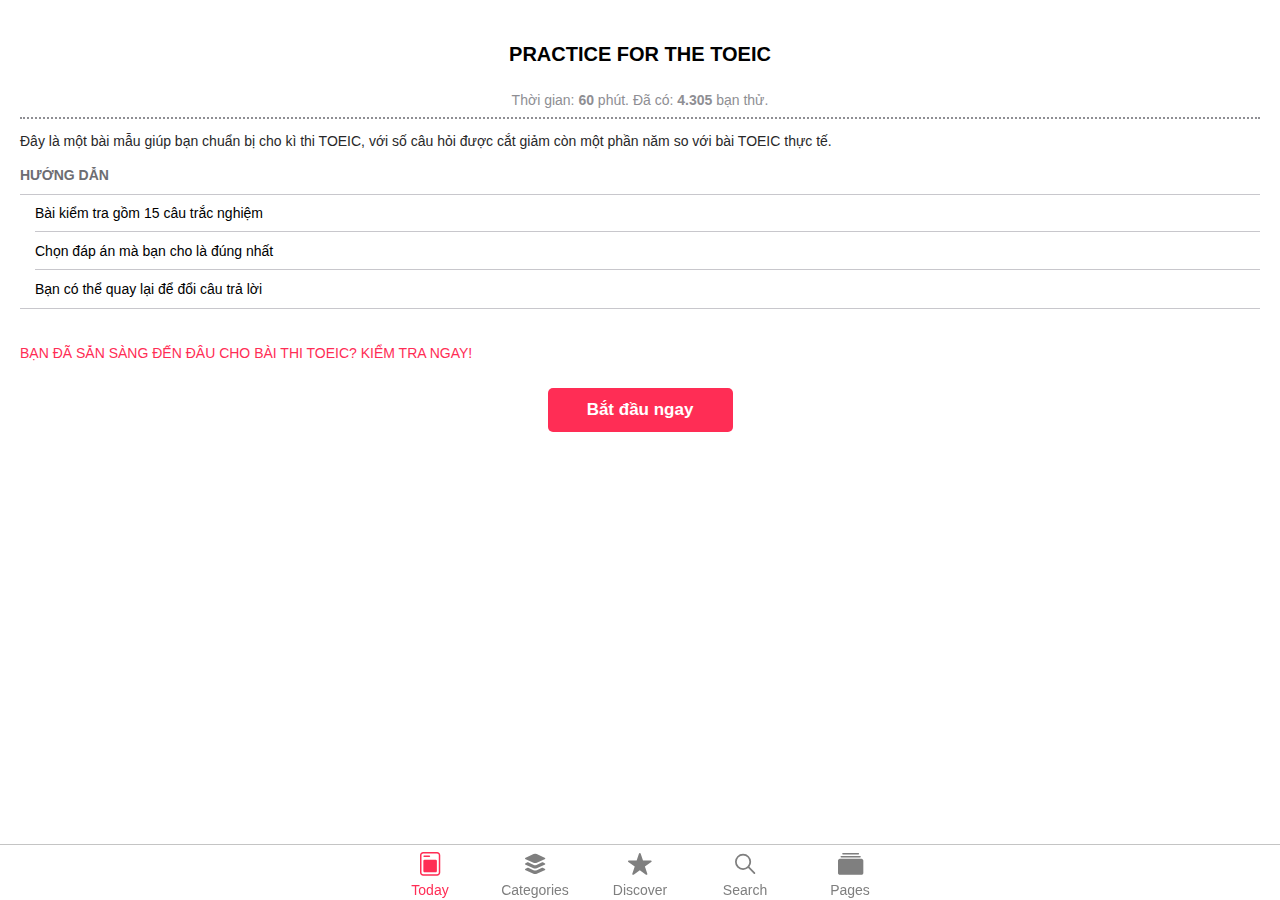
==== commit 9afeaf8e: "Mon 11/26/2018 17:29:59.73" ====
--- a/index.html
+++ b/index.html
@@ -1 +1 @@
-<!DOCTYPE html><html><head><meta charset="utf-8"><meta name="viewport" content="width=device-width,initial-scale=1,maximum-scale=1,minimum-scale=1,user-scalable=no,minimal-ui,viewport-fit=cover"><meta name="apple-mobile-web-app-capable" content="yes"><title>Thi thử Online</title><link rel="stylesheet" href="css/framework7.ios.min.css"><link rel="stylesheet" href="css/ionicons.css"><link rel="stylesheet" href="css/style.css"><link rel="stylesheet" href="css/custom_style.css"></head><body class="color-theme-pink"><div id="app"><div class="views tabs"><div id="view-today" class="view view-main tab tab-active"><div data-name="home" class="page no-navbar"><div class="page-content ptr-content infinite-scroll-content" data-infinite-distance="70"><div class="ptr-preloader"><div class="preloader"></div><div class="ptr-arrow"></div></div><div class="block" id="today-content"><div class="title-container"><h2 class="style-title text-uppercase position-relative">Dành cho người đi du lịch</h2></div><form class="list form-store-data margin-tb-0 margin-b-50" id="demo-form"><div class="item-inner-1"><div class="block-question"><strong>Câu 1: </strong>A _______ is someone whose job is to provide you with information about the places you visit.</div><div class="row list-col"><div class="number-col"><label class="item-radio item-content position-relative"><input type="radio" name="radio1"> <i class="icon icon-radio"></i><div class="item-inner"><div class="item-title fs-14">Tourist</div></div></label></div><div class="number-col"><label class="item-radio item-content position-relative"><input type="radio" name="radio1"> <i class="icon icon-radio"></i><div class="item-inner"><div class="item-title fs-14">Tour guy</div></div></label></div><div class="number-col"><label class="item-radio item-content position-relative"><input type="radio" name="radio1"> <i class="icon icon-radio"></i><div class="item-inner"><div class="item-title fs-14">Tour informator</div></div></label></div><div class="number-col"><label class="item-radio item-content position-relative"><input type="radio" name="radio1"> <i class="icon icon-radio"></i><div class="item-inner"><div class="item-title fs-14">Tour guide</div></div></label></div></div></div><div class="item-inner-1"><div class="d-block"><button class="button button-fill color-active no-border-radius style-list-bt">1</button> <button class="button button-fill color-inactive no-border-radius style-list-bt">2</button> <button class="button button-fill color-inactive no-border-radius style-list-bt">3</button></div></div><div class="fix-clear"><div class="row w-100"><div class="col-50"><div><button class="col button button-fill color-pink style-bt">Prev</button></div></div><div class="col-50"><div class="float-right"><button class="col button button-fill color-pink style-bt">Next</button></div></div></div></div></form></div></div></div></div><div id="view-categories" class="view tab"><div data-name="categories" class="page no-navbar"><div class="page-content"><div class="block"><div class="title-container"><h1>Categories</h1></div><div class="categories-container"><a href="/category/"><div class="category card" style="background-image: url('img/categories/sports.jpg'); box-shadow: 0px 15px 20px -10px rgba(252, 186, 47, 0.5)"><h2>Sports</h2></div></a><a href="/category/"><div class="category card" style="background-image: url('img/categories/travel.jpg'); box-shadow: 0px 15px 20px -10px rgba(128, 213, 250, 0.5)"><h2>Travel</h2></div></a><a href="/category/"><div class="category card" style="background-image: url('img/categories/music.jpg'); box-shadow: 0px 15px 20px -10px rgba(231, 0, 70, 0.5)"><h2>Music</h2></div></a><a href="/category/"><div class="category card" style="background-image: url('img/categories/gaming.jpg'); box-shadow: 0px 15px 20px -10px rgba(37, 57, 155, 0.5)"><h2>Gaming</h2></div></a><a href="/category/"><div class="category card" style="background-image: url('img/categories/photography.jpg'); box-shadow: 0px 15px 20px -10px rgba(37, 227, 154, 0.5)"><h2>Photo</h2></div></a><a href="/category/"><div class="category card" style="background-image: url('img/categories/food.jpg'); box-shadow: 0px 15px 20px -10px rgba(255, 128, 169, 0.5)"><h2>Food</h2></div></a></div><div class="title-container"><span class="title-date">Recent posts</span><div class="title-with-link"><h1>Sports</h1><a href="/category/" class="col button button-small button-round button-fill">See All</a></div></div><div class="two-columns-cards"><a href="/single/"><div class="card"><img class="card-image" src="img/thumb-4.jpg" alt=""><div class="card-infos"><h2 class="card-title">Nadal Wins at Roland Garros</h2></div></div></a><a href="/single/"><div class="card"><img class="card-image" src="img/thumb-8.jpg" alt=""><div class="card-infos"><h2 class="card-title">Moto-Cross: The Champions Made the Show</h2></div></div></a><a href="/single/"><div class="card"><img class="card-image" src="img/thumb-17.jpg" alt=""><div class="card-infos"><h2 class="card-title">Will Conor Return to the UFC Octagon?</h2></div></div></a><a href="/single/"><div class="card"><img class="card-image" src="img/thumb-18.jpg" alt=""><div class="card-infos"><h2 class="card-title">Anna Gasser's Snowboard Win</h2></div></div></a></div><div class="title-container"><span class="title-date">Recent posts</span><div class="title-with-link"><h1>Lifestyle</h1><a href="/category/" class="col button button-small button-round button-fill">See All</a></div></div><div class="two-columns-cards"><a href="/single/"><div class="card"><img class="card-image" src="img/thumb-9.jpg" alt=""><div class="card-infos"><h2 class="card-title">The Best Exotic Destinations</h2></div></div></a><a href="/single/"><div class="card"><img class="card-image" src="img/thumb-6.jpg" alt=""><div class="card-infos"><h2 class="card-title">Top Sunglasses Models for This Summer</h2></div></div></a><a href="/single/"><div class="card"><img class="card-image" src="img/thumb-38.jpg" alt=""><div class="card-infos"><h2 class="card-title">Join the Paris Body Painting Contest</h2></div></div></a><a href="/single/"><div class="card"><img class="card-image" src="img/thumb-39.jpg" alt=""><div class="card-infos"><h2 class="card-title">Nicki Minaj in Featuring with Drake!</h2></div></div></a></div></div></div></div></div><div id="view-discover" class="view tab"><div data-name="discover" class="page no-navbar"><div class="page-content"><div class="discover-gradient"><svg viewBox="0 0 100 100" preserveAspectRatio="none"><polygon fill="white" points="0,100 100,0 100,100"/></svg></div><div class="block"><div class="title-container white"><span class="title-date">This Week</span><div class="title-with-link"><h1>Discover</h1><i class="icon ion-ios-star"></i></div></div></div><div id="discover-swiper" class="swiper-container"><div class="swiper-wrapper"><div class="swiper-slide"><a href="#" data-href="/single/"><div class="card"><img class="card-image" src="img/thumb-36.jpg" alt=""><div class="card-infos"><h2 class="card-title">NASA Chooses Its Next Chief Scientist</h2></div></div></a></div><div class="swiper-slide"><a href="#" data-href="/single/"><div class="card"><img class="card-image" src="img/thumb-19.jpg" alt=""><div class="card-infos"><h2 class="card-title">Jeffrey Campbell's New Shoes Models</h2></div></div></a></div><div class="swiper-slide"><a href="#" data-href="/single/"><div class="card"><img class="card-image" src="img/thumb-41.jpg" alt=""><div class="card-infos"><h2 class="card-title">The Best Models of Sunglasses to Go out This Summer</h2></div></div></a></div><div class="swiper-slide"><a href="#" data-href="/single/"><div class="card"><img class="card-image" src="img/thumb-37.jpg" alt=""><div class="card-infos"><h2 class="card-title">Soprano Announces His New Album</h2></div></div></a></div><div class="swiper-slide"><a href="#" data-href="/single/"><div class="card"><img class="card-image" src="img/thumb-40.jpg" alt=""><div class="card-infos"><h2 class="card-title">Will Conor Return to the UFC Octagon?</h2></div></div></a></div></div></div><div class="block"><div class="title-medium-container title-with-link"><h2>Popular Authors</h2><a href="/author-list/" class="col button button-small button-round button-fill">See All</a></div><ul class="popular-authors"><li><a href="/author/"><div class="author-image"><img src="img/authors/author-3.jpg" alt=""></div><div class="author-infos"><div class="author-name">Jess Roxana</div><div class="author-description">NBA & NFL Journalist</div></div><div class="author-star"><i class="icon ion-ios-star"></i></div></a></li><li><a href="/author/"><div class="author-image"><img src="img/authors/author-2.jpg" alt=""></div><div class="author-infos"><div class="author-name">Zorka Ivka</div><div class="author-description">Graphist and Webdesigner</div></div><div class="author-star"><i class="icon ion-ios-star"></i></div></a></li><li><a href="/author/"><div class="author-image"><img src="img/authors/author-1.jpg" alt=""></div><div class="author-infos"><div class="author-name">Camille Aline</div><div class="author-description">Fashion & Mode Worker</div></div><div class="author-star"><i class="icon ion-ios-star"></i></div></a></li></ul><div class="title-medium-container"><h2>The Fashion Week</h2></div></div><div id="discover-swiper2" class="swiper-container medium-card-slider style-2"><div class="swiper-wrapper"><div class="swiper-slide"><a href="#" data-href="/single/"><div class="card"><img class="card-image" src="img/thumb-20.jpg" alt=""></div><div class="card-infos"><h2 class="card-title">Best Clothes Showed on Fashion Week</h2></div></a></div><div class="swiper-slide"><a href="#" data-href="/single/"><div class="card"><img class="card-image" src="img/thumb-21.jpg" alt=""></div><div class="card-infos"><h2 class="card-title">What Future for Milan Fashion Week?</h2></div></a></div><div class="swiper-slide"><a href="#" data-href="/single/"><div class="card"><img class="card-image" src="img/thumb-22.jpg" alt=""></div><div class="card-infos"><h2 class="card-title">10 Unusual Jewels Spotted at Fashion Week</h2></div></a></div><div class="swiper-slide"><a href="#" data-href="/single/"><div class="card"><img class="card-image" src="img/thumb-23.jpg" alt=""></div><div class="card-infos"><h2 class="card-title">Monica Bellucci Will Be Present This Year</h2></div></a></div><div class="swiper-slide"><a href="#" data-href="/single/"><div class="card"><img class="card-image" src="img/thumb-24.jpg" alt=""></div><div class="card-infos"><h2 class="card-title">Milan Fashion Week: Giorgio Armani Show</h2></div></a></div></div></div><div class="block"><div class="title-medium-container title-with-link"><h2>In Lifestyle</h2><a href="/category/" class="col button button-small button-round button-fill">See All</a></div><ul class="list media-list post-list"><li><a href="/single/"><div class="item-content"><div class="item-media"><img src="img/thumb-25.jpg" alt=""></div><div class="item-inner"><div class="item-subtitle">Fashion</div><div class="item-title">The Best Diet for a Flatter Belly</div><div class="item-subtitle bottom-subtitle"><i class="icon ion-md-time"></i>2 hours ago</div></div></div></a></li><li><a href="/single/"><div class="item-content"><div class="item-media"><img src="img/thumb-26.jpg" alt=""></div><div class="item-inner"><div class="item-subtitle">Science</div><div class="item-title">Here Are the Five Best Fruits of the Summer</div><div class="item-subtitle bottom-subtitle"><i class="icon ion-md-time"></i>3 days ago</div></div></div></a></li><li><a href="/single/"><div class="item-content"><div class="item-media"><img src="img/thumb-27.jpg" alt=""></div><div class="item-inner"><div class="item-subtitle">Beatles</div><div class="item-title">Were Vegetables Better Before?</div><div class="item-subtitle bottom-subtitle"><i class="icon ion-md-time"></i>Last week</div></div></div></a></li></ul><div class="title-medium-container"><h2>Must See</h2></div></div><div id="discover-swiper3" class="swiper-container"><div class="swiper-wrapper"><div class="swiper-slide"><a href="#" data-href="/single/"><div class="card medium"><img class="card-image" src="img/thumb-28.jpg" alt=""><div class="card-infos"><div class="card-date"><i class="icon ion-md-time"></i>2 days ago</div><h2 class="card-title">Edmond at the Royal Palace Theatre</h2></div></div></a></div><div class="swiper-slide"><a href="#" data-href="/single/"><div class="card medium"><img class="card-image" src="img/thumb-42.jpg" alt=""><div class="card-infos"><div class="card-date"><i class="icon ion-md-time"></i>4 days ago</div><h2 class="card-title">Booba on Fire in His New Gotham Clip</h2></div></div></a></div><div class="swiper-slide"><a href="#" data-href="/single/"><div class="card medium"><img class="card-image" src="img/thumb-29.jpg" alt=""><div class="card-infos"><div class="card-date"><i class="icon ion-md-time"></i>3 weeks ago</div><h2 class="card-title">15 Cheap Outing Ideas in London</h2></div></div></a></div><div class="swiper-slide"><a href="#" data-href="/single/"><div class="card medium"><img class="card-image" src="img/thumb-30.jpg" alt=""><div class="card-infos"><div class="card-date"><i class="icon ion-md-time"></i>1 month ago</div><h2 class="card-title">Ariana Grande Announces a New Fragrance</h2></div></div></a></div></div></div><div class="block"><div class="title-medium-container"><h2>Popular Last Week</h2></div><ul class="list media-list post-list"><li><a href="/single/"><div class="item-content"><div class="item-media"><img src="img/thumb-31.jpg" alt=""></div><div class="item-inner"><div class="item-subtitle">Fashion</div><div class="item-title">The Crocodile, Man's Best Friend?</div><div class="item-subtitle bottom-subtitle"><i class="icon ion-md-time"></i>4 hours ago</div></div></div></a></li><li><a href="/single/"><div class="item-content"><div class="item-media"><img src="img/thumb-32.jpg" alt=""></div><div class="item-inner"><div class="item-subtitle">Science</div><div class="item-title">7 Accessories to Pack This Summer</div><div class="item-subtitle bottom-subtitle"><i class="icon ion-md-time"></i>6 days ago</div></div></div></a></li><li><a href="/single/"><div class="item-content"><div class="item-media"><img src="img/thumb-33.jpg" alt=""></div><div class="item-inner"><div class="item-subtitle">Beatles</div><div class="item-title">Mylene Farmer Will Unveil Her New Single on Friday</div><div class="item-subtitle bottom-subtitle"><i class="icon ion-md-time"></i>Last week</div></div></div></a></li><li><a href="/single/"><div class="item-content"><div class="item-media"><img src="img/thumb-34.jpg" alt=""></div><div class="item-inner"><div class="item-subtitle">Fashion</div><div class="item-title">Holidays Abroad: Leave Reassured!</div><div class="item-subtitle bottom-subtitle"><i class="icon ion-md-time"></i>Last month</div></div></div></a></li></ul></div></div></div></div><div id="view-search" class="view tab"><div data-name="search" class="page no-navbar"><div class="page-content page-search"><div class="searchbar-backdrop"></div><div class="block searchbar-container"><div class="title-container"><h1>Search</h1></div><form class="searchbar"><div class="searchbar-inner"><div class="searchbar-input-wrap"><input type="search" placeholder="Search"> <i class="searchbar-icon"></i> <span class="input-clear-button"></span></div><span class="searchbar-disable-button">Cancel</span></div></form></div><div class="block search-container"><div class="searchbar-hide-on-search"><h2>Popular Categories</h2><ul class="popular-tags"><li><a href="#" class="link"><span>Politics</span> <i class="icon ion-ios-arrow-forward"></i></a></li><li><a href="#" class="link"><span>Sports</span> <i class="icon ion-ios-arrow-forward"></i></a></li><li><a href="#" class="link"><span>Fashion</span> <i class="icon ion-ios-arrow-forward"></i></a></li><li><a href="#" class="link"><span>Animals</span> <i class="icon ion-ios-arrow-forward"></i></a></li><li><a href="#" class="link"><span>Travel</span> <i class="icon ion-ios-arrow-forward"></i></a></li><li><a href="#" class="link"><span>Movies</span> <i class="icon ion-ios-arrow-forward"></i></a></li></ul><h2>Popular Tags</h2><div class="list no-hairlines trending-search"><ul><li class="item-content"><div class="item-inner"><div class="item-title"><a href="#" class="link">Ronaldo</a></div></div></li><li class="item-content"><div class="item-inner"><div class="item-title"><a href="#" class="link">Lil Wayne</a></div></div></li><li class="item-content"><div class="item-inner"><div class="item-title"><a href="#" class="link">Football</a></div></div></li><li class="item-content"><div class="item-inner"><div class="item-title"><a href="#" class="link">Lebron James</a></div></div></li><li class="item-content"><div class="item-inner"><div class="item-title"><a href="#" class="link">NBA</a></div></div></li><li class="item-content"><div class="item-inner"><div class="item-title"><a href="#" class="link">US Elections</a></div></div></li></ul></div></div><div class="preloader search-preloader"></div><div class="search-results"><ul class="list media-list post-list"><li><a href="/single/"><div class="item-content"><div class="item-media"><img src="img/thumb-11.jpg" alt=""></div><div class="item-inner"><div class="item-subtitle">Fashion</div><div class="item-title">The 6th Edition of the Body Painting Contest</div><div class="item-subtitle bottom-subtitle"><img src="img/authors/author-7.jpg" alt="">Elena Anka</div></div></div></a></li><li><a href="/single/"><div class="item-content"><div class="item-media"><img src="img/thumb-12.jpg" alt=""></div><div class="item-inner"><div class="item-subtitle">Photography</div><div class="item-title">20 Photography Tips for Taking Pictures</div><div class="item-subtitle bottom-subtitle"><img src="img/authors/author-3.jpg" alt="">Jess Roxana</div></div></div></a></li><li><a href="/single/"><div class="item-content"><div class="item-media"><img src="img/thumb-13.jpg" alt=""></div><div class="item-inner"><div class="item-subtitle">Beatles</div><div class="item-title">Tottenham: NFL Turf Is in Place!</div><div class="item-subtitle bottom-subtitle"><img src="img/authors/author-1.jpg" alt="">Camille Aline</div></div></div></a></li><li><a href="/single/"><div class="item-content"><div class="item-media"><img src="img/thumb-31.jpg" alt=""></div><div class="item-inner"><div class="item-subtitle">Fashion</div><div class="item-title">The Crocodile, Man's Best Friend?</div><div class="item-subtitle bottom-subtitle"><img src="img/authors/author-7.jpg" alt="">Elena Anka</div></div></div></a></li><li><a href="/single/"><div class="item-content"><div class="item-media"><img src="img/thumb-32.jpg" alt=""></div><div class="item-inner"><div class="item-subtitle">Science</div><div class="item-title">7 Accessories to Pack This Summer</div><div class="item-subtitle bottom-subtitle"><img src="img/authors/author-3.jpg" alt="">Jess Roxana</div></div></div></a></li></ul></div></div></div></div></div><div id="view-pages" class="view tab"><div data-name="pages" class="page"><div class="navbar"><div class="navbar-inner sliding"><div class="title">Components</div></div></div><div class="page-content"><div class="block"><h2>Dark Mode</h2></div><div class="list pages-list"><ul><li><div class="item-link item-content item-button"><div class="item-media bg-color-black"><i class="icon ion-ios-moon text-color-orange"></i></div><div class="item-inner"><div class="item-title">Enable Dark Mode</div><label class="toggle toggle-init color-green toggle-theme"><input type="checkbox"> <span class="toggle-icon"></span></label></div></div></li></ul></div><div class="block"><h2>Color Themes</h2></div><div class="list pages-list"><ul><li><div class="item-content item-themes"><label class="radio color-white"><input type="radio" name="radio-color-theme" id="color-theme-red"> <i class="icon-radio bg-color-red"></i></label><label class="radio color-white"><input type="radio" name="radio-color-theme" id="color-theme-green"> <i class="icon-radio bg-color-green"></i></label><label class="radio color-white"><input type="radio" name="radio-color-theme" id="color-theme-blue"> <i class="icon-radio bg-color-blue"></i></label><label class="radio color-white"><input type="radio" name="radio-color-theme" id="color-theme-pink" checked> <i class="icon-radio bg-color-pink"></i></label><label class="radio color-white"><input type="radio" name="radio-color-theme" id="color-theme-yellow"> <i class="icon-radio bg-color-yellow"></i></label><label class="radio color-white"><input type="radio" name="radio-color-theme" id="color-theme-orange"> <i class="icon-radio bg-color-orange"></i></label><label class="radio color-white"><input type="radio" name="radio-color-theme" id="color-theme-gray"> <i class="icon-radio bg-color-gray"></i></label><label class="radio color-black"><input type="radio" name="radio-color-theme" id="color-theme-white"> <i class="icon-radio bg-color-white"></i></label><label class="radio color-white"><input type="radio" name="radio-color-theme" id="color-theme-black"> <i class="icon-radio bg-color-black"></i></label></div></li></ul></div><div class="block"><h2>Big Cards</h2></div><div class="list pages-list"><ul><li><a href="/cards/" class="item-link item-content"><div class="item-media"><i class="icon ion-md-image"></i></div><div class="item-inner"><div class="item-title">Cards</div></div></a></li><li><a href="/cards-author-comments/" class="item-link item-content"><div class="item-media"><i class="icon ion-md-image"></i></div><div class="item-inner"><div class="item-title">Cards (author + comments)</div></div></a></li><li><a href="/cards-category/" class="item-link item-content"><div class="item-media"><i class="icon ion-md-image"></i></div><div class="item-inner"><div class="item-title">Cards (with category)</div></div></a></li><li><a href="/cards-chip/" class="item-link item-content"><div class="item-media"><i class="icon ion-md-image"></i></div><div class="item-inner"><div class="item-title">Cards (with chip)</div></div></a></li><li><a href="/cards-medium/" class="item-link item-content"><div class="item-media"><i class="icon ion-md-image"></i></div><div class="item-inner"><div class="item-title">Cards (medium size)</div></div></a></li><li><a href="/cards-footer/" class="item-link item-content"><div class="item-media bg-color-yellow"><i class="icon ion-ios-image"></i></div><div class="item-inner"><div class="item-title">Cards (footer version)</div></div></a></li><li><a href="/cards-columns/" class="item-link item-content"><div class="item-media bg-color-orange"><i class="icon ion-md-images"></i></div><div class="item-inner"><div class="item-title">Cards (2 columns)</div></div></a></li></ul></div><div class="block"><h2>Lists</h2></div><div class="list pages-list"><ul><li><a href="/list-category/" class="item-link item-content"><div class="item-media bg-color-green"><i class="icon ion-ios-list-box"></i></div><div class="item-inner"><div class="item-title">List (with category)</div></div></a></li><li><a href="/list-category-author/" class="item-link item-content"><div class="item-media bg-color-green"><i class="icon ion-ios-list-box"></i></div><div class="item-inner"><div class="item-title">List (category + author)</div></div></a></li><li><a href="/list-category-date/" class="item-link item-content"><div class="item-media bg-color-green"><i class="icon ion-ios-list-box"></i></div><div class="item-inner"><div class="item-title">List (category + date)</div></div></a></li></ul></div><div class="block"><h2>Sliders</h2></div><div class="list pages-list"><ul><li><a href="/slider-1/" class="item-link item-content"><div class="item-media bg-color-blue"><i class="icon ion-ios-photos"></i></div><div class="item-inner"><div class="item-title">Slider 1</div></div></a></li><li><a href="/slider-2/" class="item-link item-content"><div class="item-media bg-color-blue"><i class="icon ion-ios-photos"></i></div><div class="item-inner"><div class="item-title">Slider 2</div></div></a></li><li><a href="/slider-3/" class="item-link item-content"><div class="item-media bg-color-blue"><i class="icon ion-ios-photos"></i></div><div class="item-inner"><div class="item-title">Slider 3</div></div></a></li><li><a href="/slider-4/" class="item-link item-content"><div class="item-media bg-color-blue"><i class="icon ion-ios-photos"></i></div><div class="item-inner"><div class="item-title">Slider 4</div></div></a></li></ul></div><div class="block"><h2>Single Post</h2></div><div class="list pages-list"><ul><li><a href="/single/" class="item-link item-content"><div class="item-media"><i class="icon ion-ios-paper"></i></div><div class="item-inner"><div class="item-title">Single (header 1)</div></div></a></li><li><a href="/single-2/" class="item-link item-content"><div class="item-media"><i class="icon ion-ios-paper"></i></div><div class="item-inner"><div class="item-title">Single (header 2)</div></div></a></li><li><a href="/single-elements/" class="item-link item-content"><div class="item-media"><i class="icon ion-ios-paper"></i></div><div class="item-inner"><div class="item-title">Single Elements</div></div></a></li></ul></div><div class="block"><h2>Categories</h2></div><div class="list pages-list"><ul><li><a href="/categories-cards/" class="item-link item-content"><div class="item-media bg-color-orange"><i class="icon ion-ios-apps"></i></div><div class="item-inner"><div class="item-title">Categories (cards)</div></div></a></li><li><a href="/categories-columns/" class="item-link item-content"><div class="item-media bg-color-orange"><i class="icon ion-ios-apps"></i></div><div class="item-inner"><div class="item-title">Categories (columns)</div></div></a></li><li><a href="/category/" class="item-link item-content"><div class="item-media bg-color-orange"><i class="icon ion-ios-apps"></i></div><div class="item-inner"><div class="item-title">Category Posts</div></div></a></li></ul></div><div class="block"><h2>Author</h2></div><div class="list pages-list"><ul><li><a href="/author-list/" class="item-link item-content"><div class="item-media bg-color-yellow"><i class="icon ion-ios-list"></i></div><div class="item-inner"><div class="item-title">Author List</div></div></a></li><li><a href="/author/" class="item-link item-content"><div class="item-media bg-color-yellow"><i class="icon ion-ios-person"></i></div><div class="item-inner"><div class="item-title">Author Profile</div></div></a></li></ul></div><div class="block"><h2>Contact</h2></div><div class="list pages-list"><ul><li><a href="/contact/" class="item-link item-content"><div class="item-media"><i class="icon ion-ios-mail"></i></div><div class="item-inner"><div class="item-title">Contact Page</div></div></a></li></ul></div><div class="block"><h2>Features</h2></div><div class="list pages-list"><ul><li><a href="/pull-to-refresh/" class="item-link item-content"><div class="item-media"><i class="icon ion-ios-arrow-round-down"></i></div><div class="item-inner"><div class="item-title">Pull to Refresh</div></div></a></li><li><a href="/infinite-scroll/" class="item-link item-content"><div class="item-media"><i class="icon ion-ios-infinite"></i></div><div class="item-inner"><div class="item-title">Infinite Scroll</div></div></a></li><li><a href="/promo-banner/" class="item-link item-content"><div class="item-media bg-color-blue"><i class="icon ion-ios-star"></i></div><div class="item-inner"><div class="item-title">Promo Banner</div></div></a></li><li><div class="item-link item-content item-button"><div class="item-media bg-color-orange"><i class="icon ion-ios-share-alt"></i></div><div class="item-inner"><div class="item-title">Share Dialog</div><a href="#" class="col button button-small button-round button-fill share-actions">Try It</a></div></div></li><li><div class="item-link item-content item-button"><div class="item-media bg-color-green"><i class="icon ion-ios-notifications"></i></div><div class="item-inner"><div class="item-title">Notification</div><a href="#" class="col button button-small button-round button-fill open-notification">Try It</a></div></div></li></ul></div></div></div></div><div class="toolbar tabbar tabbar-labels"><div class="toolbar-inner"><a href="#view-today" class="tab-link tab-link-active"><i class="icon ion-ios-today"></i> <span class="tabbar-label">Today</span> </a><a href="#view-categories" class="tab-link"><i class="icon ion-ios-apps"></i> <span class="tabbar-label">Categories</span> </a><a href="#view-discover" class="tab-link"><i class="icon ion-ios-star"></i> <span class="tabbar-label">Discover</span> </a><a href="#view-search" class="tab-link"><i class="icon ion-ios-search"></i> <span class="tabbar-label">Search</span> </a><a href="#view-pages" class="tab-link"><i class="icon ion-ios-albums"></i> <span class="tabbar-label">Pages</span></a></div></div></div></div><script src="js/framework7.min.js"></script><script src="js/app.js"></script></body></html>+<!DOCTYPE html><html><head><meta charset="utf-8"><meta name="viewport" content="width=device-width,initial-scale=1,maximum-scale=1,minimum-scale=1,user-scalable=no,minimal-ui,viewport-fit=cover"><meta name="apple-mobile-web-app-capable" content="yes"><title>Thi thử Online</title><link rel="stylesheet" href="css/framework7.ios.min.css"><link rel="stylesheet" href="css/ionicons.css"><link rel="stylesheet" href="css/style.css"><link rel="stylesheet" href="css/custom_style.css"></head><body class="color-theme-pink"><div id="app"><div class="views tabs"><div id="view-today" class="view view-main tab tab-active"><div data-name="home" class="page no-navbar"><div class="page-content ptr-content infinite-scroll-content" data-infinite-distance="70"><div class="ptr-preloader"><div class="preloader"></div><div class="ptr-arrow"></div></div><div class="block" id="today-content"><div class="quiz-title"><h2>PRACTICE FOR THE TOEIC</h2></div><div class="box-block"><div class="block-header style-hr"><p class="q-brief">Thời gian: <b>60</b> phút. Đã có: <b>4.305</b> bạn thử.</p></div><p class="style-info-p">Đây là một bài mẫu giúp bạn chuẩn bị cho kì thi TOEIC, với số câu hỏi được cắt giảm còn một phần năm so với bài TOEIC thực tế.</p><div class="block-title margin-0"><h4 class="margin-0">Hướng dẫn</h4></div><div class="list simple-list"><ul><li class="text-li">Bài kiểm tra gồm 15 câu trắc nghiệm</li><li class="text-li">Chọn đáp án mà bạn cho là đúng nhất</li><li class="text-li">Bạn có thể quay lại để đổi câu trả lời</li></ul></div><div class="style-block-footer">BẠN ĐÃ SẴN SÀNG ĐẾN ĐÂU CHO BÀI THI TOEIC? KIỂM TRA NGAY!</div><p><a class="button button-big button-fill color-pink style-bt-quiz" href="thi">Bắt đầu ngay</a></p></div></div></div><div class="page-content ptr-content infinite-scroll-content" data-infinite-distance="70"><div class="ptr-preloader"><div class="preloader"></div><div class="ptr-arrow"></div></div><div class="block"><div class="block-complete"><h2>Bạn đã hoàn thành bài kiểm tra!</h2><div class="row no-gap"><div class="col-70 pd-tb-20 title-test-score">Số câu đúng</div><div class="col-30 pd-tb-20 test-score">0/15</div></div><p class="color-score"></p><div class="well test-green-txt white-txt assessment begin red"><p class="bold">Bạn đang ở vào vùng “Nguy hiểm”!</p>Ở cấp độ này, bạn sẽ có thể sẽ gặp nhiều khó khăn trong việc trò chuyện cùng bạn bè quốc tế. Nhưng đừng lo, có thể vì bạn chưa chuẩn bị kỹ càng thôi. Hãy lập kế hoạch nâng cao tiếng Anh giao tiếp của bạn ngay hôm nay để không bỏ lỡ những cơ hội kết bạn và hoạt động hội nhóm thú vị khi du học nhé!</div></div></div></div></div></div><div id="view-categories" class="view tab"><div data-name="categories" class="page no-navbar"><div class="page-content"><div class="block"><div class="title-container"><h1>Categories</h1></div><div class="categories-container"><a href="/category/"><div class="category card" style="background-image: url('img/categories/sports.jpg'); box-shadow: 0px 15px 20px -10px rgba(252, 186, 47, 0.5)"><h2>Sports</h2></div></a><a href="/category/"><div class="category card" style="background-image: url('img/categories/travel.jpg'); box-shadow: 0px 15px 20px -10px rgba(128, 213, 250, 0.5)"><h2>Travel</h2></div></a><a href="/category/"><div class="category card" style="background-image: url('img/categories/music.jpg'); box-shadow: 0px 15px 20px -10px rgba(231, 0, 70, 0.5)"><h2>Music</h2></div></a><a href="/category/"><div class="category card" style="background-image: url('img/categories/gaming.jpg'); box-shadow: 0px 15px 20px -10px rgba(37, 57, 155, 0.5)"><h2>Gaming</h2></div></a><a href="/category/"><div class="category card" style="background-image: url('img/categories/photography.jpg'); box-shadow: 0px 15px 20px -10px rgba(37, 227, 154, 0.5)"><h2>Photo</h2></div></a><a href="/category/"><div class="category card" style="background-image: url('img/categories/food.jpg'); box-shadow: 0px 15px 20px -10px rgba(255, 128, 169, 0.5)"><h2>Food</h2></div></a></div><div class="title-container"><span class="title-date">Recent posts</span><div class="title-with-link"><h1>Sports</h1><a href="/category/" class="col button button-small button-round button-fill">See All</a></div></div><div class="two-columns-cards"><a href="/single/"><div class="card"><img class="card-image" src="img/thumb-4.jpg" alt=""><div class="card-infos"><h2 class="card-title">Nadal Wins at Roland Garros</h2></div></div></a><a href="/single/"><div class="card"><img class="card-image" src="img/thumb-8.jpg" alt=""><div class="card-infos"><h2 class="card-title">Moto-Cross: The Champions Made the Show</h2></div></div></a><a href="/single/"><div class="card"><img class="card-image" src="img/thumb-17.jpg" alt=""><div class="card-infos"><h2 class="card-title">Will Conor Return to the UFC Octagon?</h2></div></div></a><a href="/single/"><div class="card"><img class="card-image" src="img/thumb-18.jpg" alt=""><div class="card-infos"><h2 class="card-title">Anna Gasser's Snowboard Win</h2></div></div></a></div><div class="title-container"><span class="title-date">Recent posts</span><div class="title-with-link"><h1>Lifestyle</h1><a href="/category/" class="col button button-small button-round button-fill">See All</a></div></div><div class="two-columns-cards"><a href="/single/"><div class="card"><img class="card-image" src="img/thumb-9.jpg" alt=""><div class="card-infos"><h2 class="card-title">The Best Exotic Destinations</h2></div></div></a><a href="/single/"><div class="card"><img class="card-image" src="img/thumb-6.jpg" alt=""><div class="card-infos"><h2 class="card-title">Top Sunglasses Models for This Summer</h2></div></div></a><a href="/single/"><div class="card"><img class="card-image" src="img/thumb-38.jpg" alt=""><div class="card-infos"><h2 class="card-title">Join the Paris Body Painting Contest</h2></div></div></a><a href="/single/"><div class="card"><img class="card-image" src="img/thumb-39.jpg" alt=""><div class="card-infos"><h2 class="card-title">Nicki Minaj in Featuring with Drake!</h2></div></div></a></div></div></div></div></div><div id="view-discover" class="view tab"><div data-name="discover" class="page no-navbar"><div class="page-content"><div class="discover-gradient"><svg viewBox="0 0 100 100" preserveAspectRatio="none"><polygon fill="white" points="0,100 100,0 100,100"/></svg></div><div class="block"><div class="title-container white"><span class="title-date">This Week</span><div class="title-with-link"><h1>Discover</h1><i class="icon ion-ios-star"></i></div></div></div><div id="discover-swiper" class="swiper-container"><div class="swiper-wrapper"><div class="swiper-slide"><a href="#" data-href="/single/"><div class="card"><img class="card-image" src="img/thumb-36.jpg" alt=""><div class="card-infos"><h2 class="card-title">NASA Chooses Its Next Chief Scientist</h2></div></div></a></div><div class="swiper-slide"><a href="#" data-href="/single/"><div class="card"><img class="card-image" src="img/thumb-19.jpg" alt=""><div class="card-infos"><h2 class="card-title">Jeffrey Campbell's New Shoes Models</h2></div></div></a></div><div class="swiper-slide"><a href="#" data-href="/single/"><div class="card"><img class="card-image" src="img/thumb-41.jpg" alt=""><div class="card-infos"><h2 class="card-title">The Best Models of Sunglasses to Go out This Summer</h2></div></div></a></div><div class="swiper-slide"><a href="#" data-href="/single/"><div class="card"><img class="card-image" src="img/thumb-37.jpg" alt=""><div class="card-infos"><h2 class="card-title">Soprano Announces His New Album</h2></div></div></a></div><div class="swiper-slide"><a href="#" data-href="/single/"><div class="card"><img class="card-image" src="img/thumb-40.jpg" alt=""><div class="card-infos"><h2 class="card-title">Will Conor Return to the UFC Octagon?</h2></div></div></a></div></div></div><div class="block"><div class="title-medium-container title-with-link"><h2>Popular Authors</h2><a href="/author-list/" class="col button button-small button-round button-fill">See All</a></div><ul class="popular-authors"><li><a href="/author/"><div class="author-image"><img src="img/authors/author-3.jpg" alt=""></div><div class="author-infos"><div class="author-name">Jess Roxana</div><div class="author-description">NBA & NFL Journalist</div></div><div class="author-star"><i class="icon ion-ios-star"></i></div></a></li><li><a href="/author/"><div class="author-image"><img src="img/authors/author-2.jpg" alt=""></div><div class="author-infos"><div class="author-name">Zorka Ivka</div><div class="author-description">Graphist and Webdesigner</div></div><div class="author-star"><i class="icon ion-ios-star"></i></div></a></li><li><a href="/author/"><div class="author-image"><img src="img/authors/author-1.jpg" alt=""></div><div class="author-infos"><div class="author-name">Camille Aline</div><div class="author-description">Fashion & Mode Worker</div></div><div class="author-star"><i class="icon ion-ios-star"></i></div></a></li></ul><div class="title-medium-container"><h2>The Fashion Week</h2></div></div><div id="discover-swiper2" class="swiper-container medium-card-slider style-2"><div class="swiper-wrapper"><div class="swiper-slide"><a href="#" data-href="/single/"><div class="card"><img class="card-image" src="img/thumb-20.jpg" alt=""></div><div class="card-infos"><h2 class="card-title">Best Clothes Showed on Fashion Week</h2></div></a></div><div class="swiper-slide"><a href="#" data-href="/single/"><div class="card"><img class="card-image" src="img/thumb-21.jpg" alt=""></div><div class="card-infos"><h2 class="card-title">What Future for Milan Fashion Week?</h2></div></a></div><div class="swiper-slide"><a href="#" data-href="/single/"><div class="card"><img class="card-image" src="img/thumb-22.jpg" alt=""></div><div class="card-infos"><h2 class="card-title">10 Unusual Jewels Spotted at Fashion Week</h2></div></a></div><div class="swiper-slide"><a href="#" data-href="/single/"><div class="card"><img class="card-image" src="img/thumb-23.jpg" alt=""></div><div class="card-infos"><h2 class="card-title">Monica Bellucci Will Be Present This Year</h2></div></a></div><div class="swiper-slide"><a href="#" data-href="/single/"><div class="card"><img class="card-image" src="img/thumb-24.jpg" alt=""></div><div class="card-infos"><h2 class="card-title">Milan Fashion Week: Giorgio Armani Show</h2></div></a></div></div></div><div class="block"><div class="title-medium-container title-with-link"><h2>In Lifestyle</h2><a href="/category/" class="col button button-small button-round button-fill">See All</a></div><ul class="list media-list post-list"><li><a href="/single/"><div class="item-content"><div class="item-media"><img src="img/thumb-25.jpg" alt=""></div><div class="item-inner"><div class="item-subtitle">Fashion</div><div class="item-title">The Best Diet for a Flatter Belly</div><div class="item-subtitle bottom-subtitle"><i class="icon ion-md-time"></i>2 hours ago</div></div></div></a></li><li><a href="/single/"><div class="item-content"><div class="item-media"><img src="img/thumb-26.jpg" alt=""></div><div class="item-inner"><div class="item-subtitle">Science</div><div class="item-title">Here Are the Five Best Fruits of the Summer</div><div class="item-subtitle bottom-subtitle"><i class="icon ion-md-time"></i>3 days ago</div></div></div></a></li><li><a href="/single/"><div class="item-content"><div class="item-media"><img src="img/thumb-27.jpg" alt=""></div><div class="item-inner"><div class="item-subtitle">Beatles</div><div class="item-title">Were Vegetables Better Before?</div><div class="item-subtitle bottom-subtitle"><i class="icon ion-md-time"></i>Last week</div></div></div></a></li></ul><div class="title-medium-container"><h2>Must See</h2></div></div><div id="discover-swiper3" class="swiper-container"><div class="swiper-wrapper"><div class="swiper-slide"><a href="#" data-href="/single/"><div class="card medium"><img class="card-image" src="img/thumb-28.jpg" alt=""><div class="card-infos"><div class="card-date"><i class="icon ion-md-time"></i>2 days ago</div><h2 class="card-title">Edmond at the Royal Palace Theatre</h2></div></div></a></div><div class="swiper-slide"><a href="#" data-href="/single/"><div class="card medium"><img class="card-image" src="img/thumb-42.jpg" alt=""><div class="card-infos"><div class="card-date"><i class="icon ion-md-time"></i>4 days ago</div><h2 class="card-title">Booba on Fire in His New Gotham Clip</h2></div></div></a></div><div class="swiper-slide"><a href="#" data-href="/single/"><div class="card medium"><img class="card-image" src="img/thumb-29.jpg" alt=""><div class="card-infos"><div class="card-date"><i class="icon ion-md-time"></i>3 weeks ago</div><h2 class="card-title">15 Cheap Outing Ideas in London</h2></div></div></a></div><div class="swiper-slide"><a href="#" data-href="/single/"><div class="card medium"><img class="card-image" src="img/thumb-30.jpg" alt=""><div class="card-infos"><div class="card-date"><i class="icon ion-md-time"></i>1 month ago</div><h2 class="card-title">Ariana Grande Announces a New Fragrance</h2></div></div></a></div></div></div><div class="block"><div class="title-medium-container"><h2>Popular Last Week</h2></div><ul class="list media-list post-list"><li><a href="/single/"><div class="item-content"><div class="item-media"><img src="img/thumb-31.jpg" alt=""></div><div class="item-inner"><div class="item-subtitle">Fashion</div><div class="item-title">The Crocodile, Man's Best Friend?</div><div class="item-subtitle bottom-subtitle"><i class="icon ion-md-time"></i>4 hours ago</div></div></div></a></li><li><a href="/single/"><div class="item-content"><div class="item-media"><img src="img/thumb-32.jpg" alt=""></div><div class="item-inner"><div class="item-subtitle">Science</div><div class="item-title">7 Accessories to Pack This Summer</div><div class="item-subtitle bottom-subtitle"><i class="icon ion-md-time"></i>6 days ago</div></div></div></a></li><li><a href="/single/"><div class="item-content"><div class="item-media"><img src="img/thumb-33.jpg" alt=""></div><div class="item-inner"><div class="item-subtitle">Beatles</div><div class="item-title">Mylene Farmer Will Unveil Her New Single on Friday</div><div class="item-subtitle bottom-subtitle"><i class="icon ion-md-time"></i>Last week</div></div></div></a></li><li><a href="/single/"><div class="item-content"><div class="item-media"><img src="img/thumb-34.jpg" alt=""></div><div class="item-inner"><div class="item-subtitle">Fashion</div><div class="item-title">Holidays Abroad: Leave Reassured!</div><div class="item-subtitle bottom-subtitle"><i class="icon ion-md-time"></i>Last month</div></div></div></a></li></ul></div></div></div></div><div id="view-search" class="view tab"><div data-name="search" class="page no-navbar"><div class="page-content page-search"><div class="searchbar-backdrop"></div><div class="block searchbar-container"><div class="title-container"><h1>Search</h1></div><form class="searchbar"><div class="searchbar-inner"><div class="searchbar-input-wrap"><input type="search" placeholder="Search"> <i class="searchbar-icon"></i> <span class="input-clear-button"></span></div><span class="searchbar-disable-button">Cancel</span></div></form></div><div class="block search-container"><div class="searchbar-hide-on-search"><h2>Popular Categories</h2><ul class="popular-tags"><li><a href="#" class="link"><span>Politics</span> <i class="icon ion-ios-arrow-forward"></i></a></li><li><a href="#" class="link"><span>Sports</span> <i class="icon ion-ios-arrow-forward"></i></a></li><li><a href="#" class="link"><span>Fashion</span> <i class="icon ion-ios-arrow-forward"></i></a></li><li><a href="#" class="link"><span>Animals</span> <i class="icon ion-ios-arrow-forward"></i></a></li><li><a href="#" class="link"><span>Travel</span> <i class="icon ion-ios-arrow-forward"></i></a></li><li><a href="#" class="link"><span>Movies</span> <i class="icon ion-ios-arrow-forward"></i></a></li></ul><h2>Popular Tags</h2><div class="list no-hairlines trending-search"><ul><li class="item-content"><div class="item-inner"><div class="item-title"><a href="#" class="link">Ronaldo</a></div></div></li><li class="item-content"><div class="item-inner"><div class="item-title"><a href="#" class="link">Lil Wayne</a></div></div></li><li class="item-content"><div class="item-inner"><div class="item-title"><a href="#" class="link">Football</a></div></div></li><li class="item-content"><div class="item-inner"><div class="item-title"><a href="#" class="link">Lebron James</a></div></div></li><li class="item-content"><div class="item-inner"><div class="item-title"><a href="#" class="link">NBA</a></div></div></li><li class="item-content"><div class="item-inner"><div class="item-title"><a href="#" class="link">US Elections</a></div></div></li></ul></div></div><div class="preloader search-preloader"></div><div class="search-results"><ul class="list media-list post-list"><li><a href="/single/"><div class="item-content"><div class="item-media"><img src="img/thumb-11.jpg" alt=""></div><div class="item-inner"><div class="item-subtitle">Fashion</div><div class="item-title">The 6th Edition of the Body Painting Contest</div><div class="item-subtitle bottom-subtitle"><img src="img/authors/author-7.jpg" alt="">Elena Anka</div></div></div></a></li><li><a href="/single/"><div class="item-content"><div class="item-media"><img src="img/thumb-12.jpg" alt=""></div><div class="item-inner"><div class="item-subtitle">Photography</div><div class="item-title">20 Photography Tips for Taking Pictures</div><div class="item-subtitle bottom-subtitle"><img src="img/authors/author-3.jpg" alt="">Jess Roxana</div></div></div></a></li><li><a href="/single/"><div class="item-content"><div class="item-media"><img src="img/thumb-13.jpg" alt=""></div><div class="item-inner"><div class="item-subtitle">Beatles</div><div class="item-title">Tottenham: NFL Turf Is in Place!</div><div class="item-subtitle bottom-subtitle"><img src="img/authors/author-1.jpg" alt="">Camille Aline</div></div></div></a></li><li><a href="/single/"><div class="item-content"><div class="item-media"><img src="img/thumb-31.jpg" alt=""></div><div class="item-inner"><div class="item-subtitle">Fashion</div><div class="item-title">The Crocodile, Man's Best Friend?</div><div class="item-subtitle bottom-subtitle"><img src="img/authors/author-7.jpg" alt="">Elena Anka</div></div></div></a></li><li><a href="/single/"><div class="item-content"><div class="item-media"><img src="img/thumb-32.jpg" alt=""></div><div class="item-inner"><div class="item-subtitle">Science</div><div class="item-title">7 Accessories to Pack This Summer</div><div class="item-subtitle bottom-subtitle"><img src="img/authors/author-3.jpg" alt="">Jess Roxana</div></div></div></a></li></ul></div></div></div></div></div><div id="view-pages" class="view tab"><div data-name="pages" class="page"><div class="navbar"><div class="navbar-inner sliding"><div class="title">Components</div></div></div><div class="page-content"><div class="block"><h2>Dark Mode</h2></div><div class="list pages-list"><ul><li><div class="item-link item-content item-button"><div class="item-media bg-color-black"><i class="icon ion-ios-moon text-color-orange"></i></div><div class="item-inner"><div class="item-title">Enable Dark Mode</div><label class="toggle toggle-init color-green toggle-theme"><input type="checkbox"> <span class="toggle-icon"></span></label></div></div></li></ul></div><div class="block"><h2>Color Themes</h2></div><div class="list pages-list"><ul><li><div class="item-content item-themes"><label class="radio color-white"><input type="radio" name="radio-color-theme" id="color-theme-red"> <i class="icon-radio bg-color-red"></i></label><label class="radio color-white"><input type="radio" name="radio-color-theme" id="color-theme-green"> <i class="icon-radio bg-color-green"></i></label><label class="radio color-white"><input type="radio" name="radio-color-theme" id="color-theme-blue"> <i class="icon-radio bg-color-blue"></i></label><label class="radio color-white"><input type="radio" name="radio-color-theme" id="color-theme-pink" checked> <i class="icon-radio bg-color-pink"></i></label><label class="radio color-white"><input type="radio" name="radio-color-theme" id="color-theme-yellow"> <i class="icon-radio bg-color-yellow"></i></label><label class="radio color-white"><input type="radio" name="radio-color-theme" id="color-theme-orange"> <i class="icon-radio bg-color-orange"></i></label><label class="radio color-white"><input type="radio" name="radio-color-theme" id="color-theme-gray"> <i class="icon-radio bg-color-gray"></i></label><label class="radio color-black"><input type="radio" name="radio-color-theme" id="color-theme-white"> <i class="icon-radio bg-color-white"></i></label><label class="radio color-white"><input type="radio" name="radio-color-theme" id="color-theme-black"> <i class="icon-radio bg-color-black"></i></label></div></li></ul></div><div class="block"><h2>Big Cards</h2></div><div class="list pages-list"><ul><li><a href="/cards/" class="item-link item-content"><div class="item-media"><i class="icon ion-md-image"></i></div><div class="item-inner"><div class="item-title">Cards</div></div></a></li><li><a href="/cards-author-comments/" class="item-link item-content"><div class="item-media"><i class="icon ion-md-image"></i></div><div class="item-inner"><div class="item-title">Cards (author + comments)</div></div></a></li><li><a href="/cards-category/" class="item-link item-content"><div class="item-media"><i class="icon ion-md-image"></i></div><div class="item-inner"><div class="item-title">Cards (with category)</div></div></a></li><li><a href="/cards-chip/" class="item-link item-content"><div class="item-media"><i class="icon ion-md-image"></i></div><div class="item-inner"><div class="item-title">Cards (with chip)</div></div></a></li><li><a href="/cards-medium/" class="item-link item-content"><div class="item-media"><i class="icon ion-md-image"></i></div><div class="item-inner"><div class="item-title">Cards (medium size)</div></div></a></li><li><a href="/cards-footer/" class="item-link item-content"><div class="item-media bg-color-yellow"><i class="icon ion-ios-image"></i></div><div class="item-inner"><div class="item-title">Cards (footer version)</div></div></a></li><li><a href="/cards-columns/" class="item-link item-content"><div class="item-media bg-color-orange"><i class="icon ion-md-images"></i></div><div class="item-inner"><div class="item-title">Cards (2 columns)</div></div></a></li></ul></div><div class="block"><h2>Lists</h2></div><div class="list pages-list"><ul><li><a href="/list-category/" class="item-link item-content"><div class="item-media bg-color-green"><i class="icon ion-ios-list-box"></i></div><div class="item-inner"><div class="item-title">List (with category)</div></div></a></li><li><a href="/list-category-author/" class="item-link item-content"><div class="item-media bg-color-green"><i class="icon ion-ios-list-box"></i></div><div class="item-inner"><div class="item-title">List (category + author)</div></div></a></li><li><a href="/list-category-date/" class="item-link item-content"><div class="item-media bg-color-green"><i class="icon ion-ios-list-box"></i></div><div class="item-inner"><div class="item-title">List (category + date)</div></div></a></li></ul></div><div class="block"><h2>Sliders</h2></div><div class="list pages-list"><ul><li><a href="/slider-1/" class="item-link item-content"><div class="item-media bg-color-blue"><i class="icon ion-ios-photos"></i></div><div class="item-inner"><div class="item-title">Slider 1</div></div></a></li><li><a href="/slider-2/" class="item-link item-content"><div class="item-media bg-color-blue"><i class="icon ion-ios-photos"></i></div><div class="item-inner"><div class="item-title">Slider 2</div></div></a></li><li><a href="/slider-3/" class="item-link item-content"><div class="item-media bg-color-blue"><i class="icon ion-ios-photos"></i></div><div class="item-inner"><div class="item-title">Slider 3</div></div></a></li><li><a href="/slider-4/" class="item-link item-content"><div class="item-media bg-color-blue"><i class="icon ion-ios-photos"></i></div><div class="item-inner"><div class="item-title">Slider 4</div></div></a></li></ul></div><div class="block"><h2>Single Post</h2></div><div class="list pages-list"><ul><li><a href="/single/" class="item-link item-content"><div class="item-media"><i class="icon ion-ios-paper"></i></div><div class="item-inner"><div class="item-title">Single (header 1)</div></div></a></li><li><a href="/single-2/" class="item-link item-content"><div class="item-media"><i class="icon ion-ios-paper"></i></div><div class="item-inner"><div class="item-title">Single (header 2)</div></div></a></li><li><a href="/single-elements/" class="item-link item-content"><div class="item-media"><i class="icon ion-ios-paper"></i></div><div class="item-inner"><div class="item-title">Single Elements</div></div></a></li></ul></div><div class="block"><h2>Categories</h2></div><div class="list pages-list"><ul><li><a href="/categories-cards/" class="item-link item-content"><div class="item-media bg-color-orange"><i class="icon ion-ios-apps"></i></div><div class="item-inner"><div class="item-title">Categories (cards)</div></div></a></li><li><a href="/categories-columns/" class="item-link item-content"><div class="item-media bg-color-orange"><i class="icon ion-ios-apps"></i></div><div class="item-inner"><div class="item-title">Categories (columns)</div></div></a></li><li><a href="/category/" class="item-link item-content"><div class="item-media bg-color-orange"><i class="icon ion-ios-apps"></i></div><div class="item-inner"><div class="item-title">Category Posts</div></div></a></li></ul></div><div class="block"><h2>Author</h2></div><div class="list pages-list"><ul><li><a href="/author-list/" class="item-link item-content"><div class="item-media bg-color-yellow"><i class="icon ion-ios-list"></i></div><div class="item-inner"><div class="item-title">Author List</div></div></a></li><li><a href="/author/" class="item-link item-content"><div class="item-media bg-color-yellow"><i class="icon ion-ios-person"></i></div><div class="item-inner"><div class="item-title">Author Profile</div></div></a></li></ul></div><div class="block"><h2>Contact</h2></div><div class="list pages-list"><ul><li><a href="/contact/" class="item-link item-content"><div class="item-media"><i class="icon ion-ios-mail"></i></div><div class="item-inner"><div class="item-title">Contact Page</div></div></a></li></ul></div><div class="block"><h2>Features</h2></div><div class="list pages-list"><ul><li><a href="/pull-to-refresh/" class="item-link item-content"><div class="item-media"><i class="icon ion-ios-arrow-round-down"></i></div><div class="item-inner"><div class="item-title">Pull to Refresh</div></div></a></li><li><a href="/infinite-scroll/" class="item-link item-content"><div class="item-media"><i class="icon ion-ios-infinite"></i></div><div class="item-inner"><div class="item-title">Infinite Scroll</div></div></a></li><li><a href="/promo-banner/" class="item-link item-content"><div class="item-media bg-color-blue"><i class="icon ion-ios-star"></i></div><div class="item-inner"><div class="item-title">Promo Banner</div></div></a></li><li><div class="item-link item-content item-button"><div class="item-media bg-color-orange"><i class="icon ion-ios-share-alt"></i></div><div class="item-inner"><div class="item-title">Share Dialog</div><a href="#" class="col button button-small button-round button-fill share-actions">Try It</a></div></div></li><li><div class="item-link item-content item-button"><div class="item-media bg-color-green"><i class="icon ion-ios-notifications"></i></div><div class="item-inner"><div class="item-title">Notification</div><a href="#" class="col button button-small button-round button-fill open-notification">Try It</a></div></div></li></ul></div></div></div></div><div class="toolbar tabbar tabbar-labels"><div class="toolbar-inner"><a href="#view-today" class="tab-link tab-link-active"><i class="icon ion-ios-today"></i> <span class="tabbar-label">Today</span> </a><a href="#view-categories" class="tab-link"><i class="icon ion-ios-apps"></i> <span class="tabbar-label">Categories</span> </a><a href="#view-discover" class="tab-link"><i class="icon ion-ios-star"></i> <span class="tabbar-label">Discover</span> </a><a href="#view-search" class="tab-link"><i class="icon ion-ios-search"></i> <span class="tabbar-label">Search</span> </a><a href="#view-pages" class="tab-link"><i class="icon ion-ios-albums"></i> <span class="tabbar-label">Pages</span></a></div></div></div></div><script src="js/framework7.min.js"></script><script src="js/app.js"></script></body></html>--- a/css/style.css
+++ b/css/style.css
@@ -28,7 +28,9 @@
 -------------------------------------------------------------------*/
 
 /************** 1. General *************/
-
+::-webkit-scrollbar {
+    display: none;
+}
 body {
 	background: #fff;
 }
--- a/css/custom_style.css
+++ b/css/custom_style.css
@@ -58,12 +58,6 @@
 .ios .list .item-inner:after {
     background-color: transparent;
 }
-.block-question {
-    background-color: #74cee2;
-    padding: 10px;
-    color: #fff;
-    border: 1px solid #ccc;
-}
 .number-col {
     width: 100%;
     padding-bottom: 10px;
@@ -75,9 +69,7 @@
     font-weight: bold;
     background-color: #74cee2 !important;
 }
-.list .item-title {
-    color: #000;
-}
+
 .number-col .item-content {
     border-bottom: 1px solid #e9e9e9;
 }
@@ -120,7 +112,122 @@
 }
 .fix-clear{
     clear: both;
-    margin-top: 100px;
+    margin-top: 50px;
     border-top: 2px solid #74cee2;
     padding-top: 15px;
 }
+.style-question{
+    font-size: 18px;
+}
+.padding-tb-15{
+    padding: 15px 0px;
+}
+/* page-start thi */
+.quiz-title{
+    margin: 0;;
+    margin-top: 25px;
+    text-align: center;
+    color: #000;
+    font-weight: bold;
+    text-transform: uppercase;
+}
+.color-theme-pink .q-brief {
+    color: #8e8e93;
+    font-size: 14px;
+    text-align: center;
+    padding-bottom: 5px;
+}
+.style-hr{
+    border-bottom: 2px dotted;
+}
+.style-info-p{
+    color:#282829;
+    font-size: 14px;
+}
+.ios .style-block-footer{
+    color: #ff2d55;
+}
+.style-bt-quiz{
+    width: 185px;
+    font-weight: bold;
+    margin: 0 auto;
+    margin-top: 25px;
+}
+.pd-tb-20{
+    padding: 20px 0px;
+}
+.title-test-score{
+    text-align: center;
+    color: #fff;
+    font-weight: bold;
+    font-size: 18px;
+    background-color: #06bdff;
+    border-right: 1px dotted;
+    text-transform: uppercase;
+}
+.test-score{
+    background-color: #06bdff;
+    text-align: center;
+    color: #fff;
+    font-weight: bold;
+    font-size: 18px;
+}
+.block-complete h2{
+    text-align: center;
+    text-transform: uppercase;
+}
+.color-score {
+    background: -moz-linear-gradient(left center, red, yellow, green) repeat scroll 0 0 rgba(0, 0, 0, 0);
+    background: -webkit-linear-gradient(left, red, yellow, green);
+    height: 40px;
+    margin-bottom: 40px;
+}
+.assessment {
+    margin-bottom: 0;
+    position: relative;
+}
+
+.assessment:before {
+    border-color: #06bdff transparent;
+    border-style: solid;
+    border-width: 0 20px 30px;
+    content: " ";
+    position: absolute;
+    top: -30px;
+}
+.test-green-txt {
+    background-color: #06bdff;
+    color: #fff;
+    padding-left: 10px;
+    padding-right: 10px;
+    padding-bottom: 10px;
+}
+.assessment.begin:before {
+    margin-left: 0%;
+}
+.assessment.red:before {
+    left: 10%;
+}
+.assessment .bold {
+    font-size: 22px;
+    margin-bottom: 10px;
+    text-align: center;
+    padding-top: 15px;
+    color: #fff;
+}
+.margin-0{
+    margin: 0px !important;
+}
+.ios .simple-list .text-li {
+    padding-left: 15px;
+    padding-right: 15px;
+    line-height: 130%;
+    height: auto;
+    padding-top: 10px;
+    padding-bottom: 10px;
+    font-size: 14px;
+    color: #000;
+}
+.list.simple-list .text-li{
+    white-space: normal;
+}